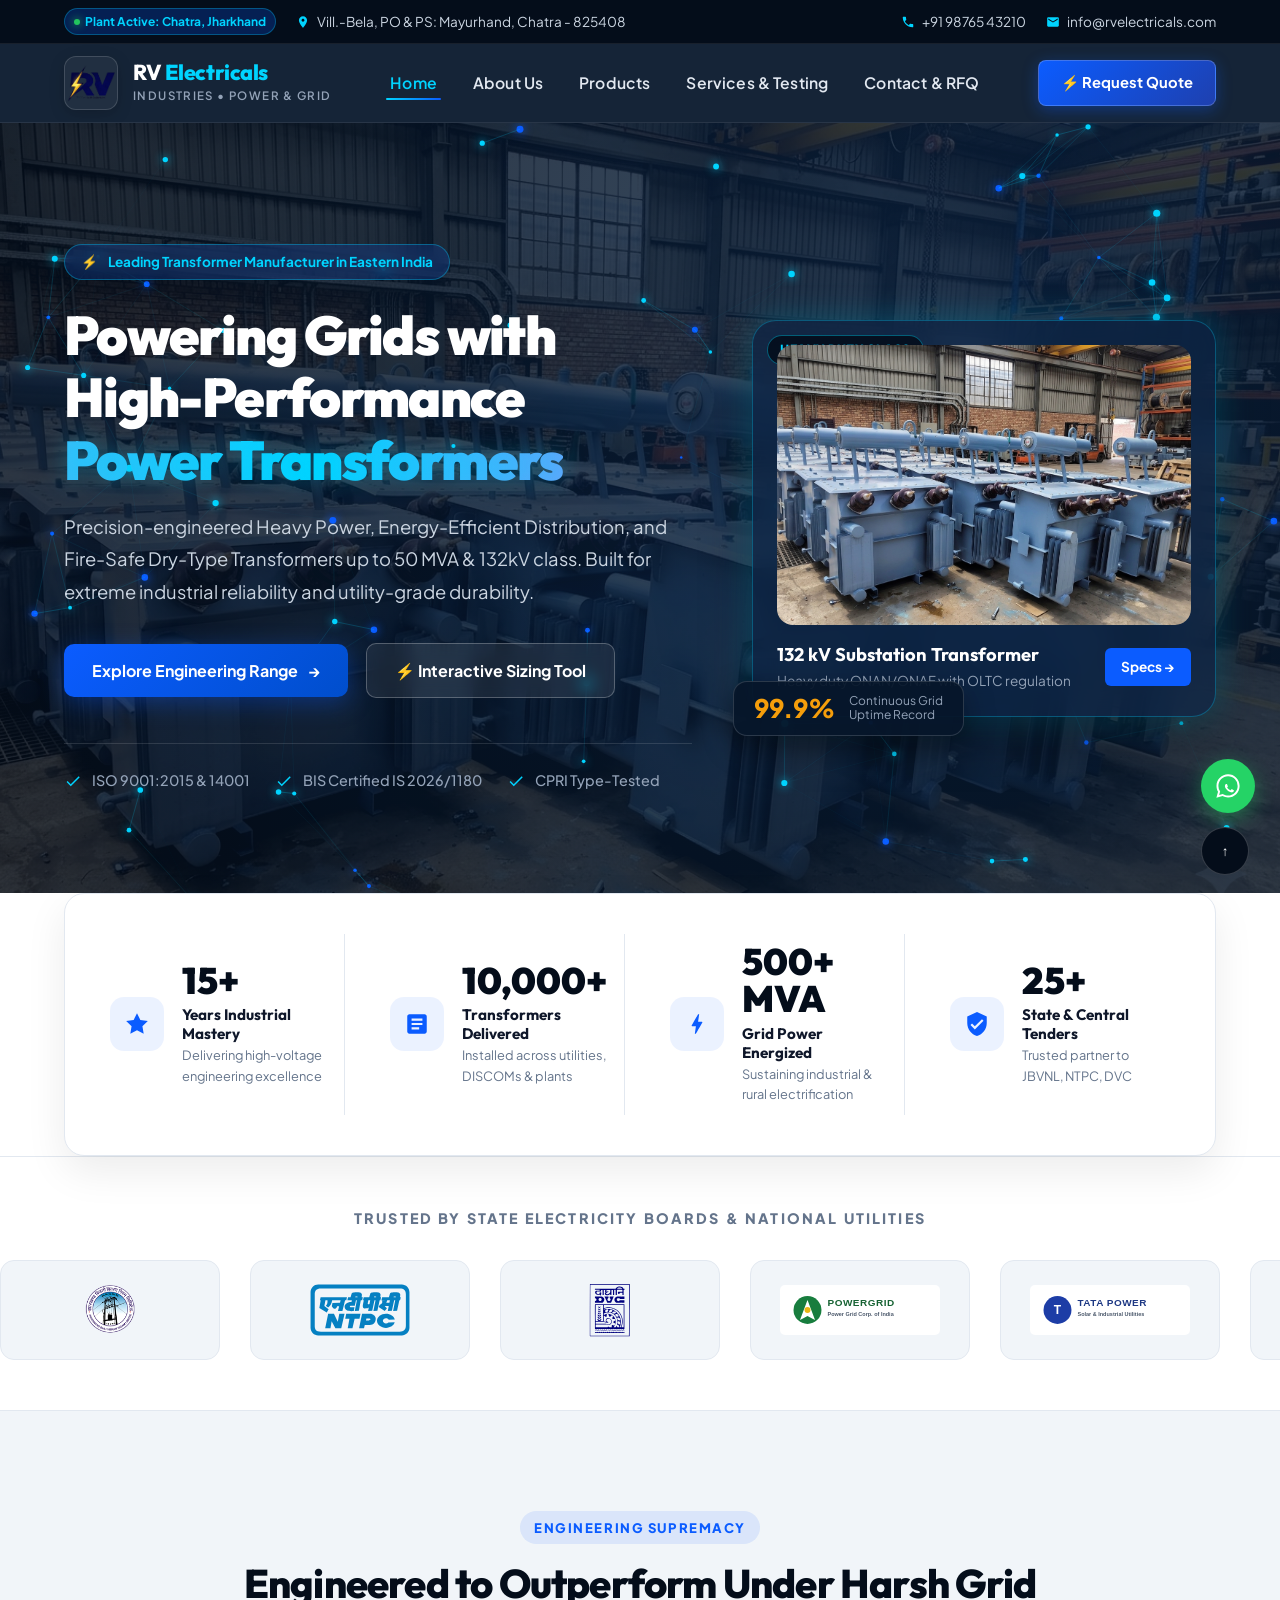
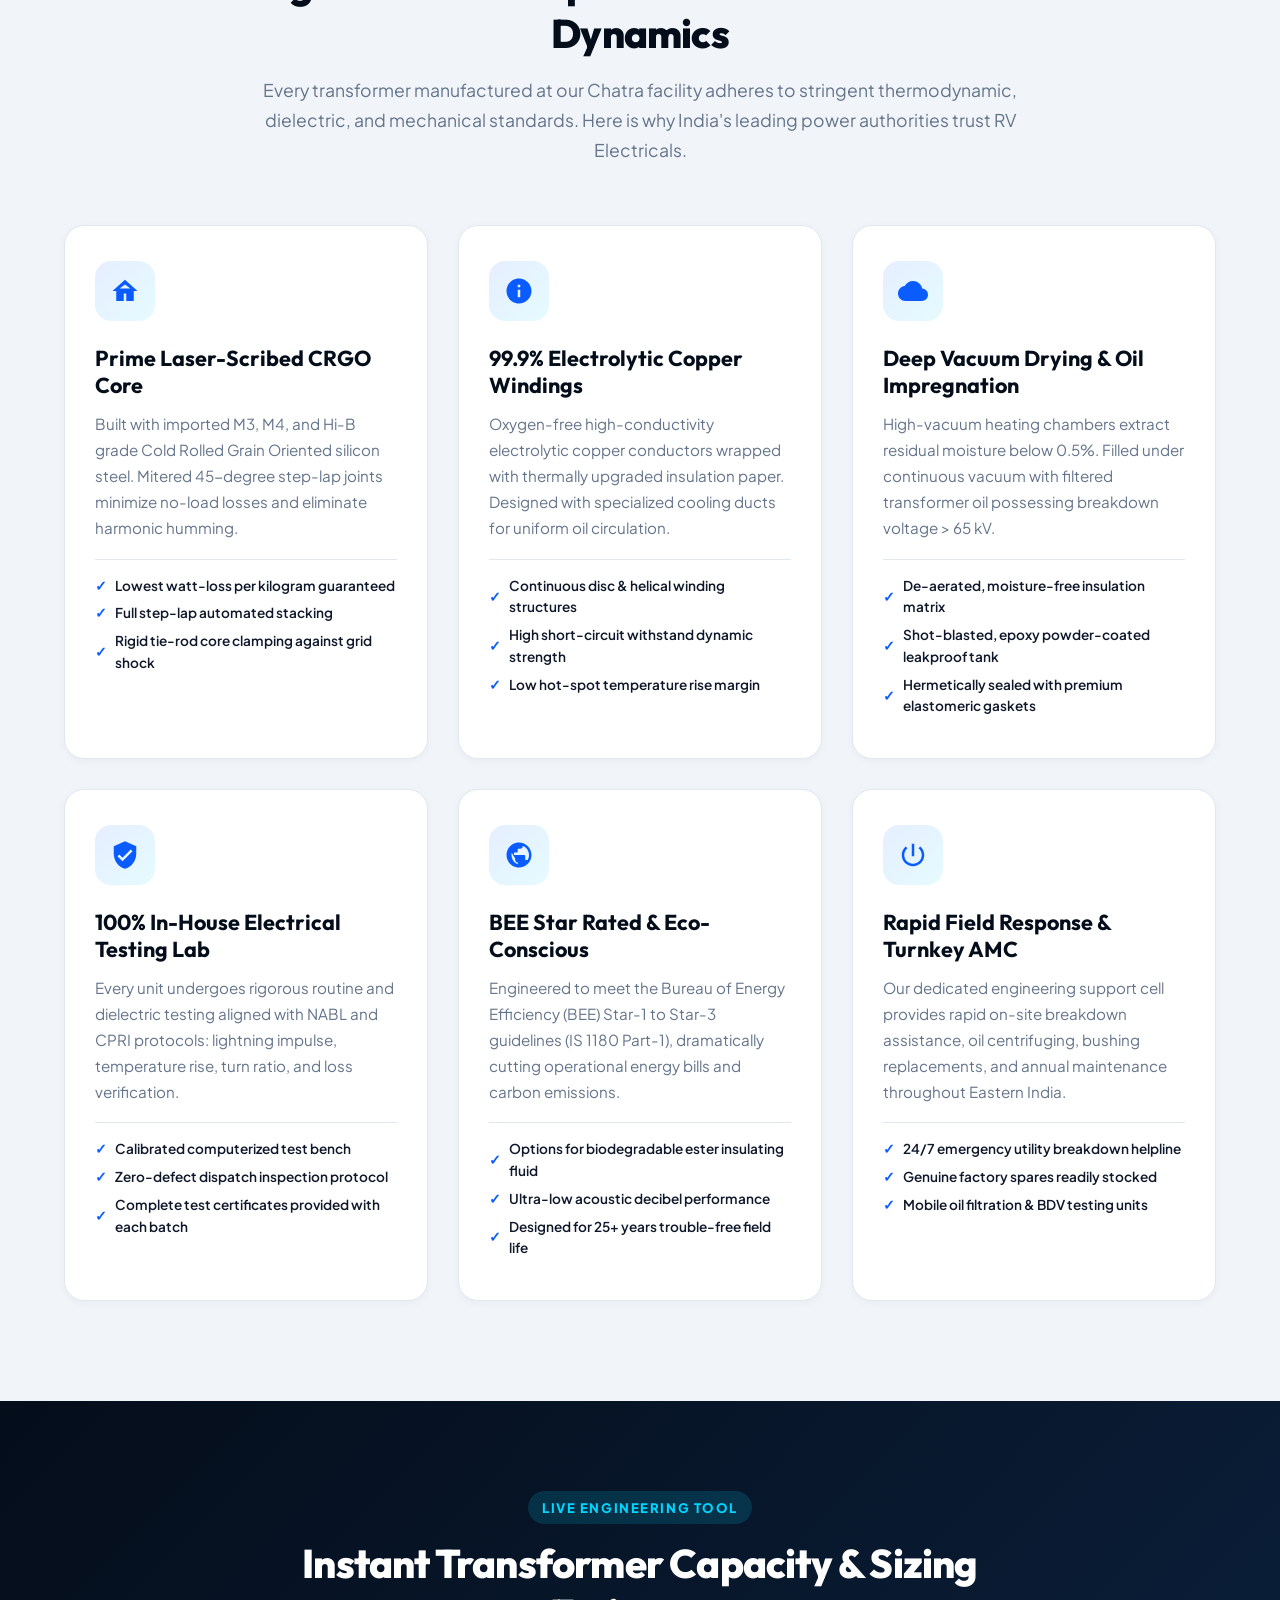
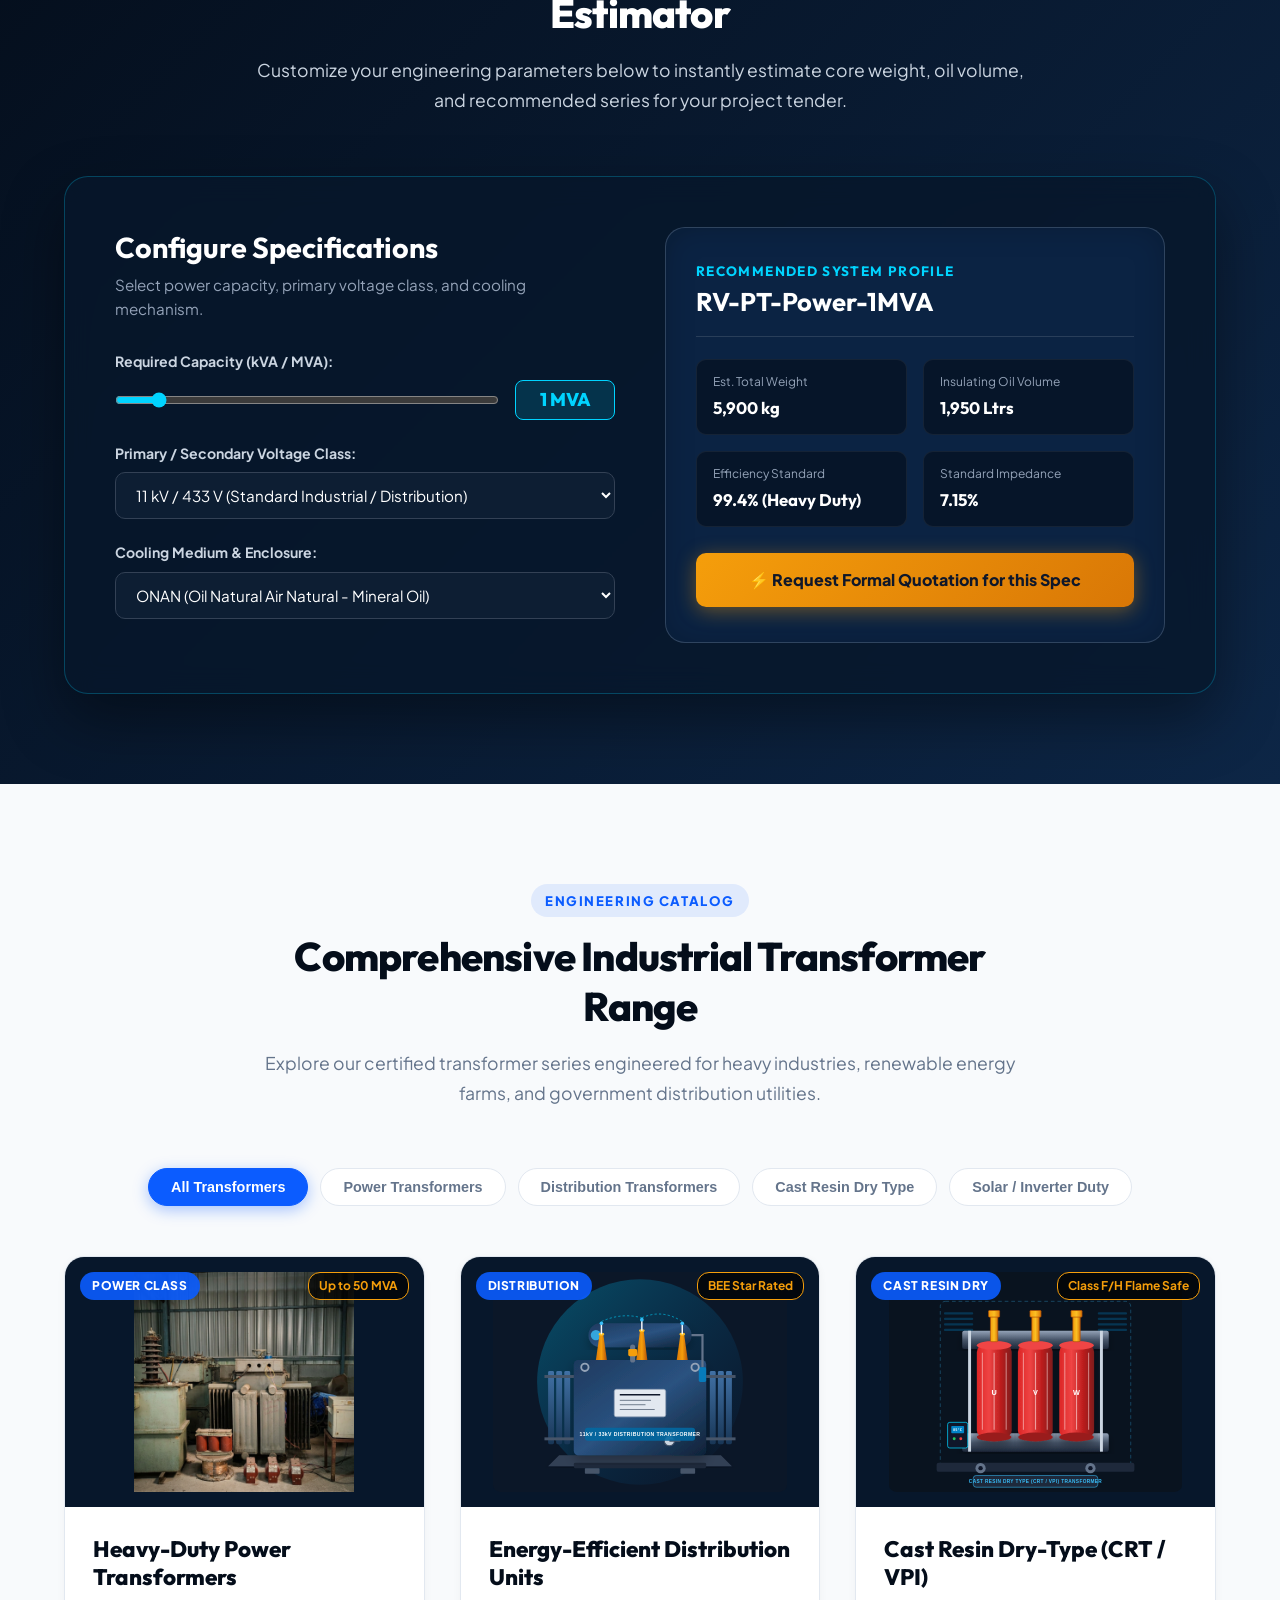
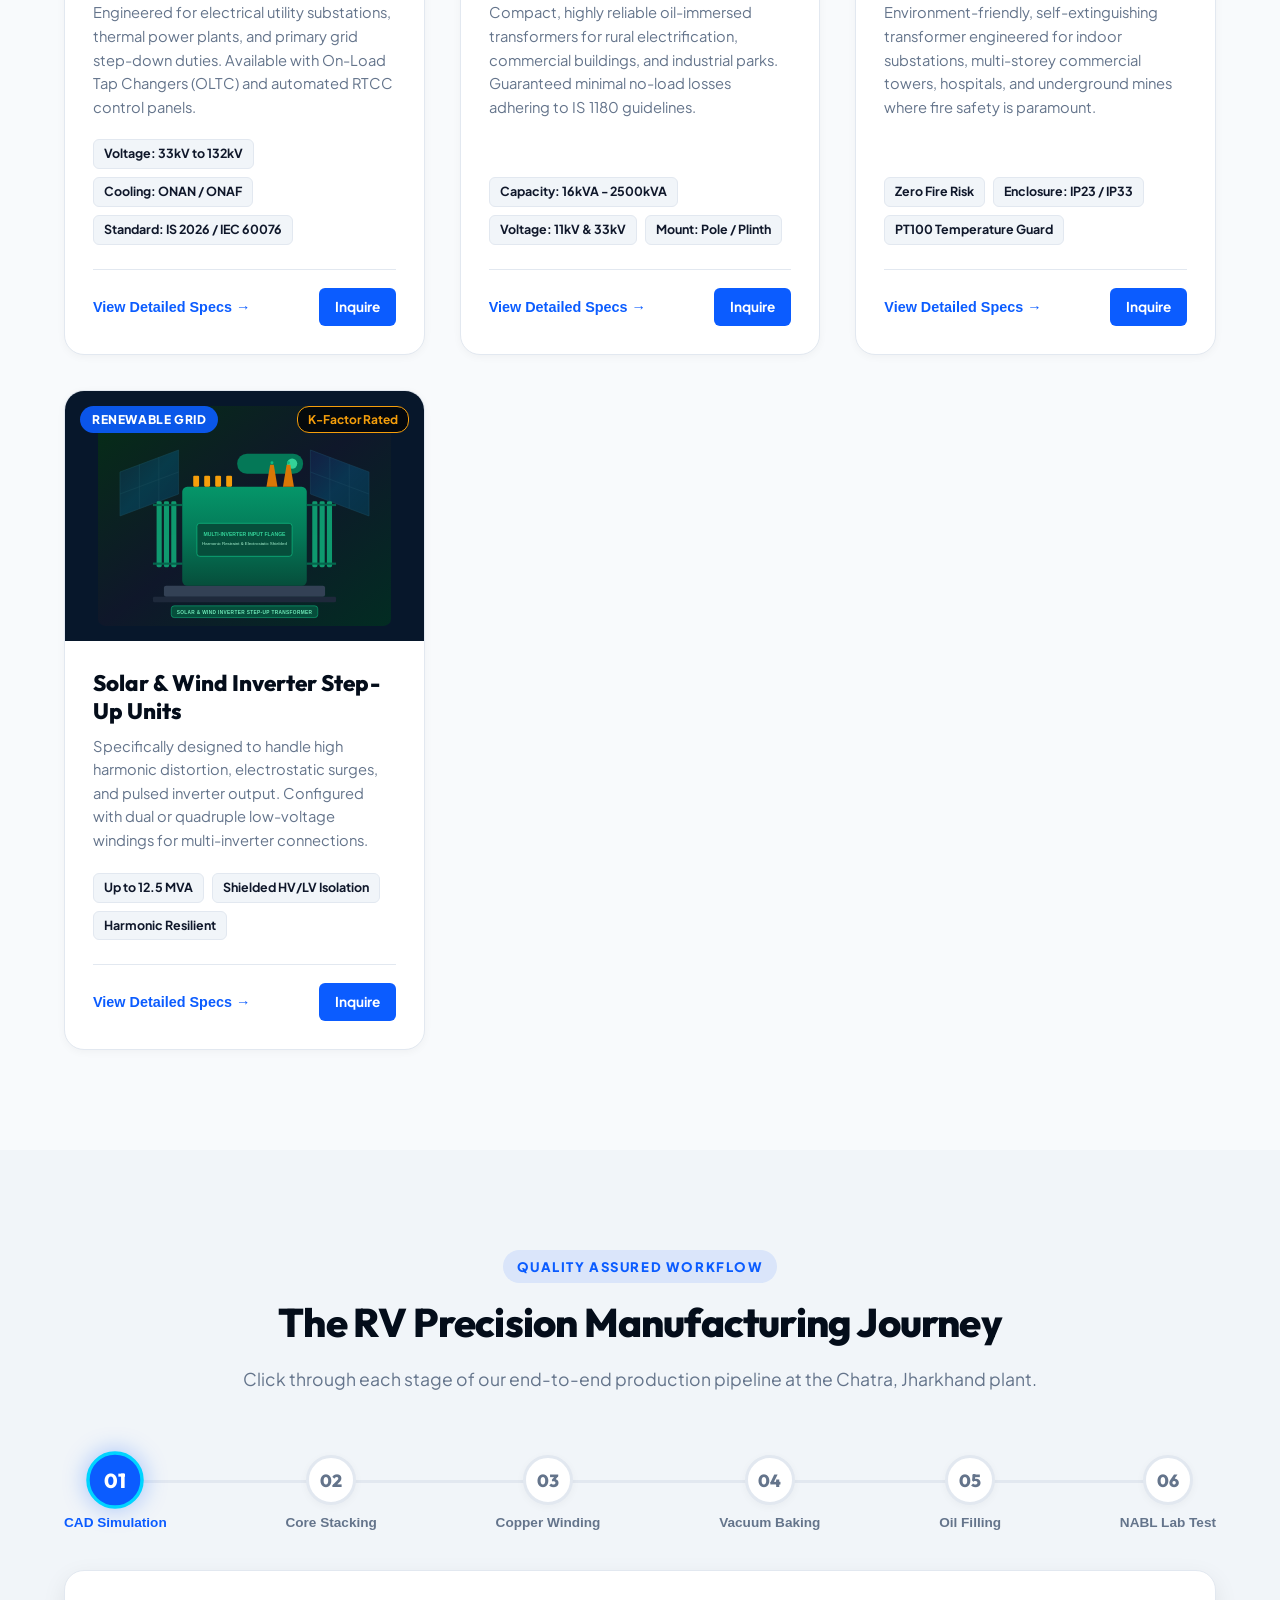
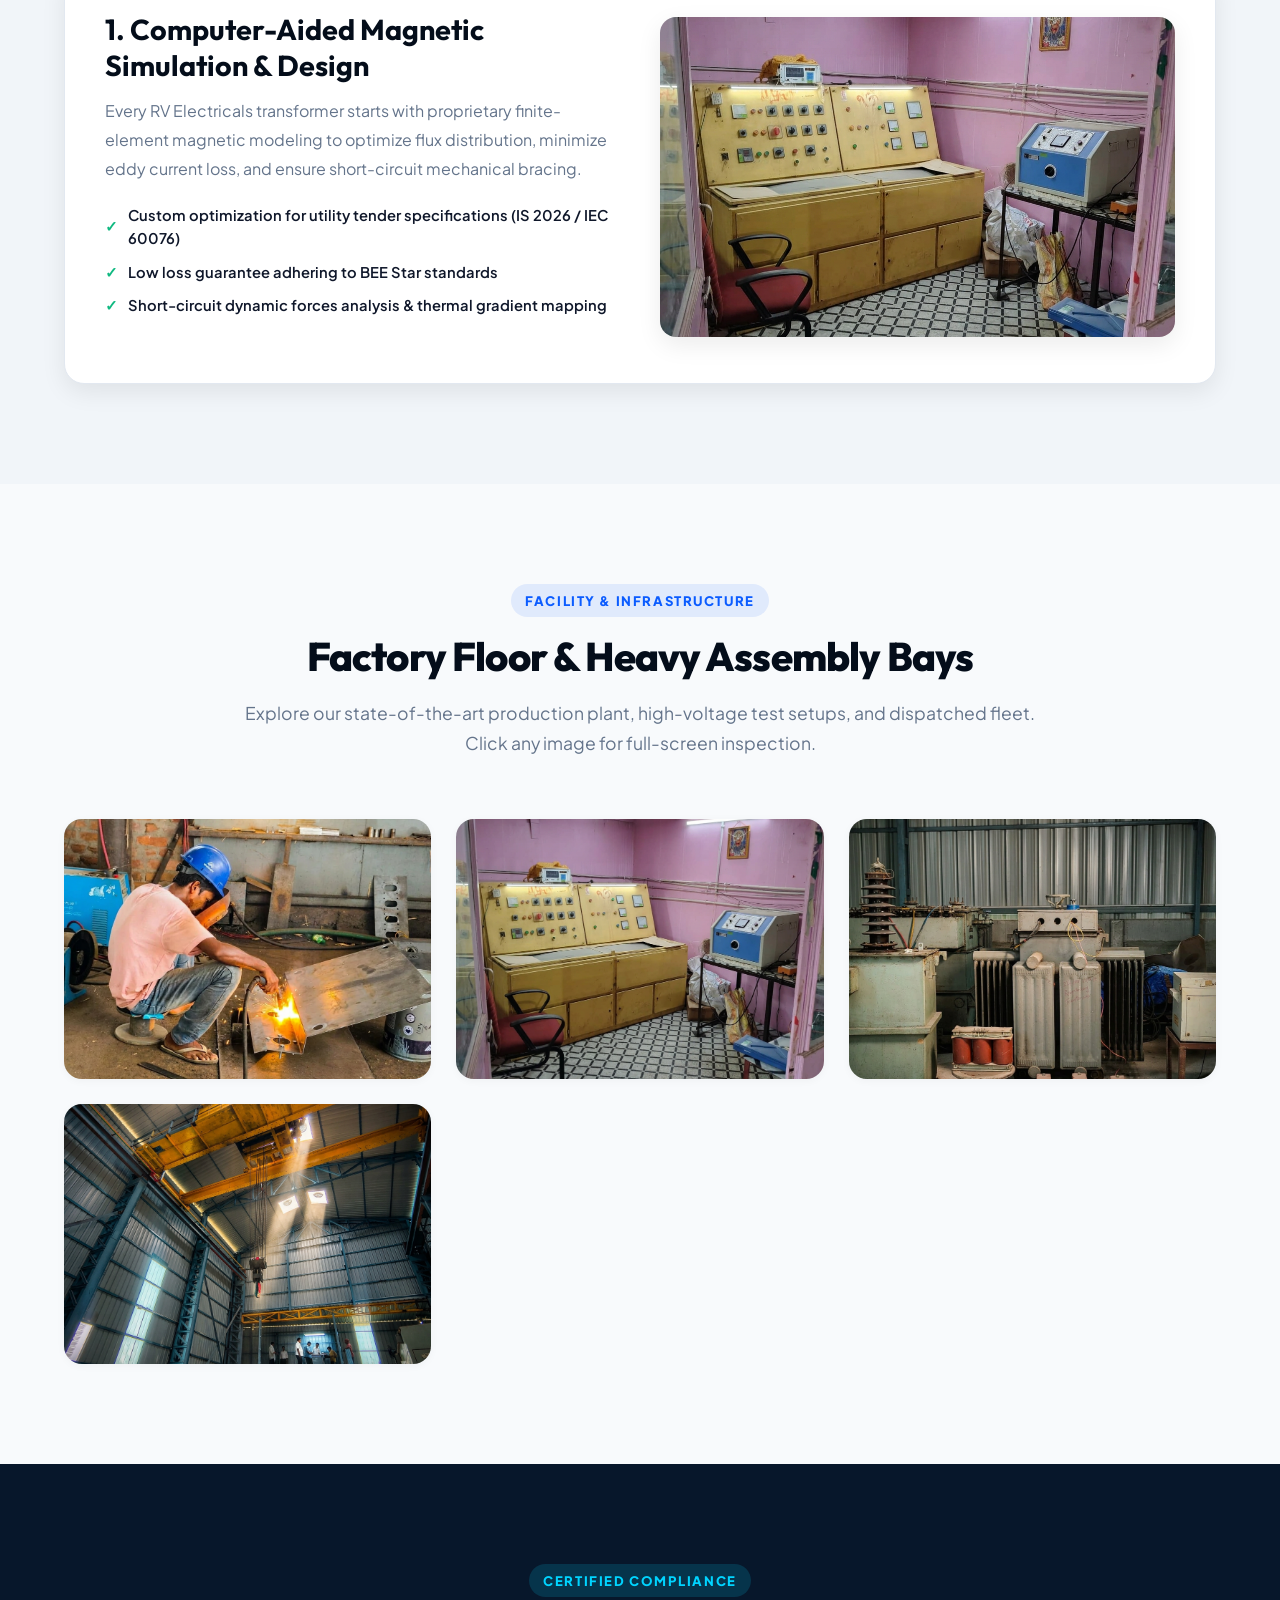
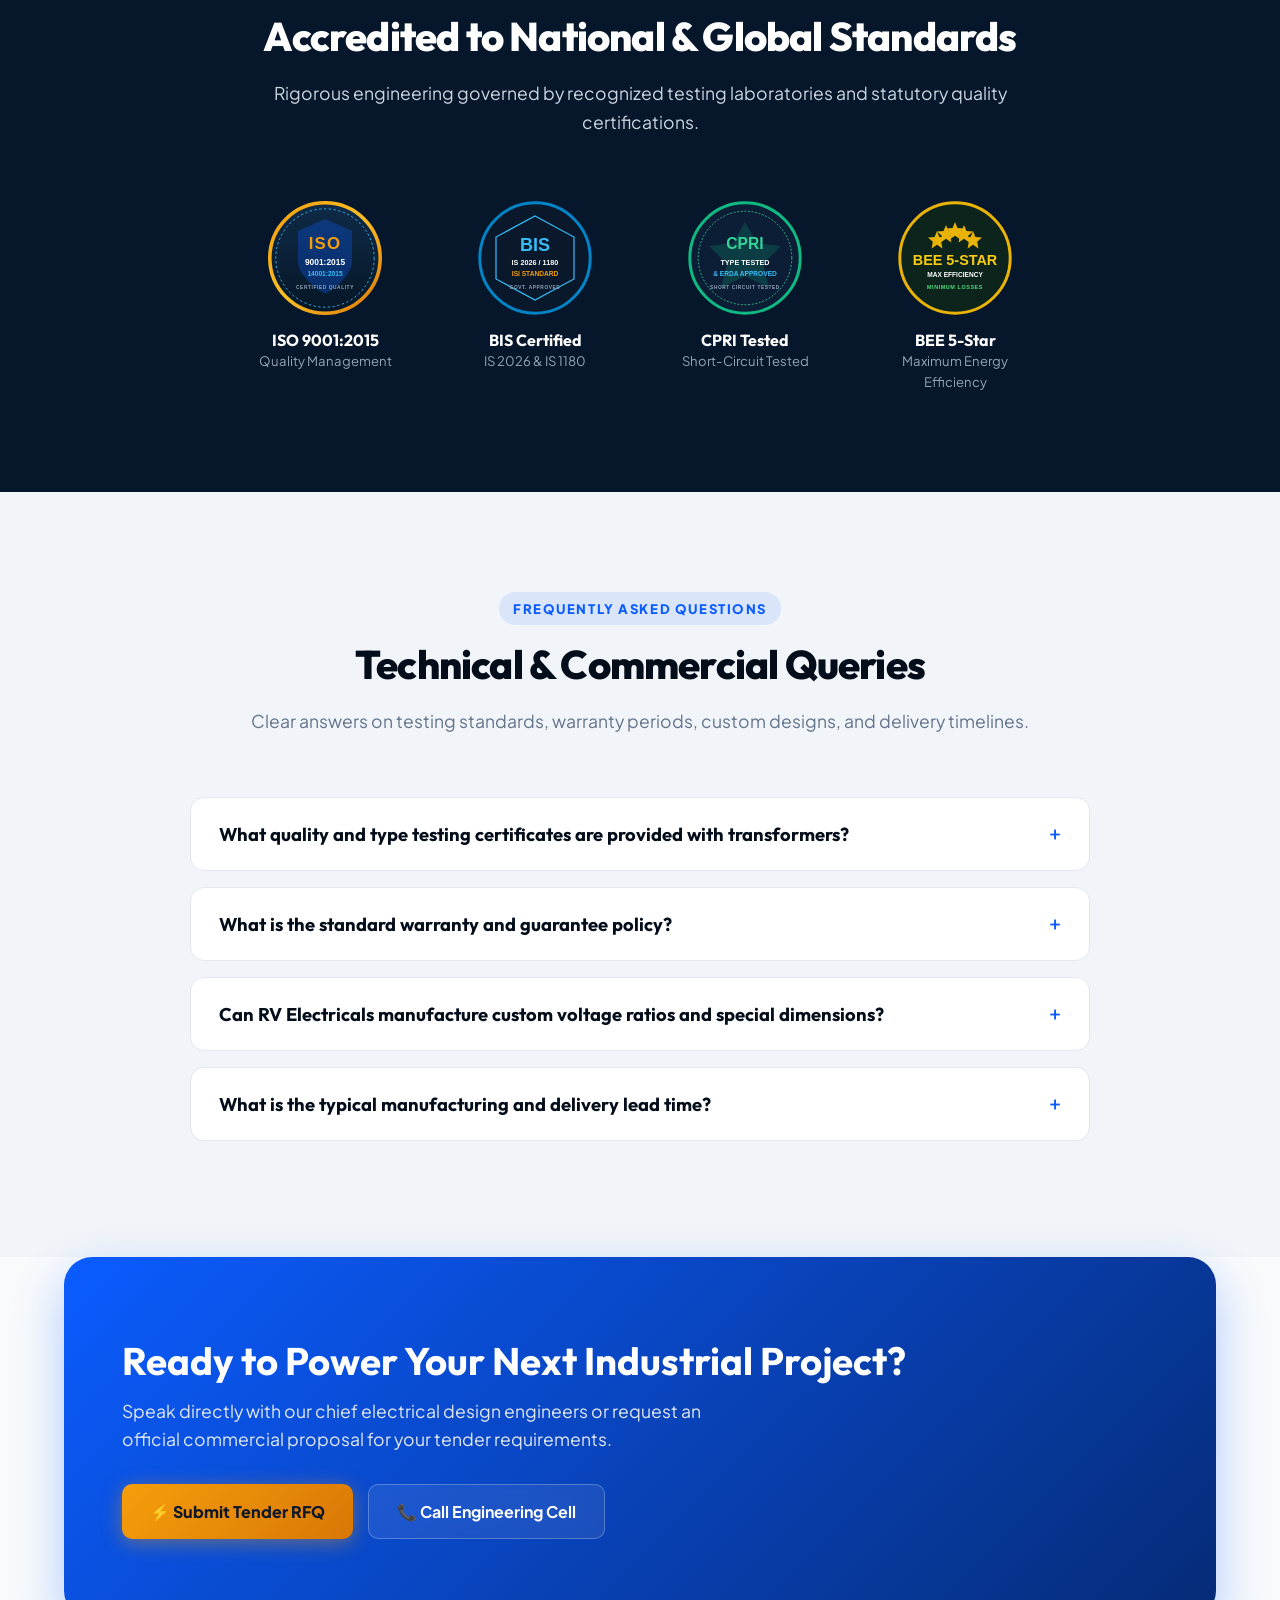
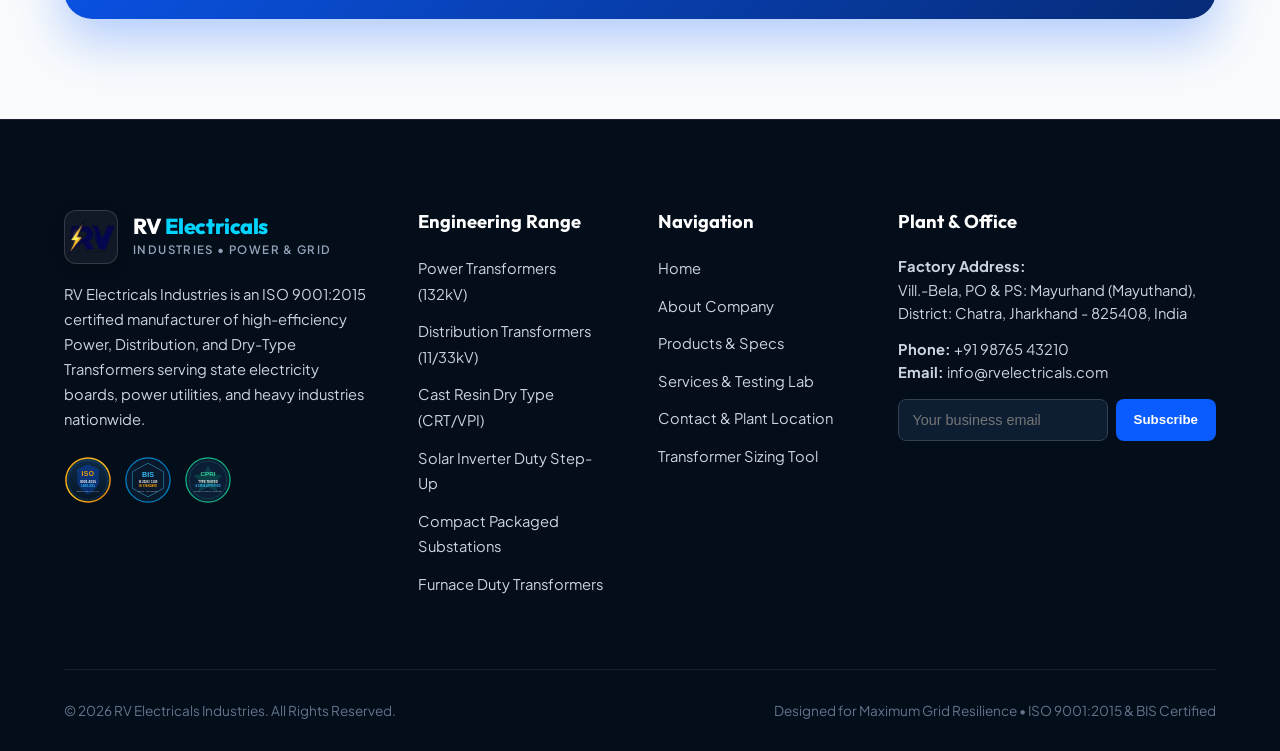
==== index.html @ 904dd124 "phirst" ====
<!DOCTYPE html>
<html lang="en">
<head>
  <meta charset="UTF-8">
  <meta name="viewport" content="width=device-width, initial-scale=1.0">
  <title>RV Electricals Industries | Heavy-Duty Transformers &amp; Power Grid Equipment</title>
  <meta name="description" content="RV Electricals Industries is a premier manufacturer of Power, Distribution, and Dry-Type Transformers up to 50 MVA and 132kV. ISO 9001:2015 and BIS Certified.">
  
  <link rel="stylesheet" href="css/styles.css">
  <script src="js/script.js" defer></script>
</head>
<body>

  <!-- Scroll Progress Indicator -->
  <div id="scroll-progress"></div>

  <!-- Top Announcement Bar -->
  <div class="top-bar">
    <div class="top-bar-inner">
      <div class="top-bar-left">
        <span class="top-bar-badge"><span class="live-pulse"></span> Plant Active: Chatra, Jharkhand</span>
        <span class="top-bar-item">
          <svg viewBox="0 0 24 24"><path d="M12 2C8.13 2 5 5.13 5 9c0 5.25 7 13 7 13s7-7.75 7-13c0-3.87-3.13-7-7-7zm0 9.5c-1.38 0-2.5-1.12-2.5-2.5s1.12-2.5 2.5-2.5 2.5 1.12 2.5 2.5-1.12 2.5-2.5 2.5z"/></svg>
          Vill.-Bela, PO &amp; PS: Mayurhand, Chatra - 825408
        </span>
      </div>
      <div class="top-bar-right">
        <a href="tel:+919876543210" class="top-bar-item">
          <svg viewBox="0 0 24 24"><path d="M6.62 10.79c1.44 2.83 3.76 5.14 6.59 6.59l2.2-2.2c.27-.27.67-.36 1.02-.24 1.12.37 2.33.57 3.57.57.55 0 1 .45 1 1V20c0 .55-.45 1-1 1-9.39 0-17-7.61-17-17 0-.55.45-1 1-1h3.5c.55 0 1 .45 1 1 0 1.25.2 2.45.57 3.57.11.35.03.74-.25 1.02l-2.2 2.2z"/></svg>
          +91 98765 43210
        </a>
        <a href="mailto:info@rvelectricals.com" class="top-bar-item">
          <svg viewBox="0 0 24 24"><path d="M20 4H4c-1.1 0-1.99.9-1.99 2L2 18c0 1.1.9 2 2 2h16c1.1 0 2-.9 2-2V6c0-1.1-.9-2-2-2zm0 4l-8 5-8-5V6l8 5 8-5v2z"/></svg>
          info@rvelectricals.com
        </a>
      </div>
    </div>
  </div>

  <!-- Sticky Glassmorphism Header -->
  <nav>
    <div class="nav-container">
      <a href="index.html" class="logo-section">
        <div class="logo-wrapper">
          <img src="Images/Firefly.png" alt="RV Electricals Logo" class="logo">
        </div>
        <div class="logo-text-block">
          <span class="brand-title">RV <span>Electricals</span></span>
          <span class="brand-subtitle">Industries • Power &amp; Grid</span>
        </div>
      </a>

      <button class="menu-toggle" aria-label="Toggle Navigation">☰</button>

      <ul class="nav-links" id="navLinks">
        <li><a href="index.html" class="active">Home</a></li>
        <li><a href="about.html">About Us</a></li>
        <li><a href="products.html">Products</a></li>
        <li><a href="services.html">Services &amp; Testing</a></li>
        <li><a href="contact.html">Contact &amp; RFQ</a></li>
      </ul>

      <div class="nav-actions">
        <a href="contact.html#quote-form" class="btn-nav-quote">
          <span>⚡ Request Quote</span>
        </a>
      </div>
    </div>
  </nav>

  <!-- Hero Section with Interactive Electric Canvas -->
  <header class="hero">
    <div class="hero-bg-overlay"></div>
    <canvas id="electric-canvas"></canvas>

    <div class="hero-content">
      <div class="hero-text">
        <div class="hero-badge-pill">
          <span class="icon">⚡</span>
          <span>Leading Transformer Manufacturer in Eastern India</span>
        </div>

        <h1>Powering Grids with High-Performance <span class="highlight-text">Power Transformers</span></h1>

        <p class="hero-desc">
          Precision-engineered Heavy Power, Energy-Efficient Distribution, and Fire-Safe Dry-Type Transformers up to 50 MVA &amp; 132kV class. Built for extreme industrial reliability and utility-grade durability.
        </p>

        <div class="hero-actions">
          <a href="products.html" class="btn btn-primary">
            <span>Explore Engineering Range</span>
            <span>→</span>
          </a>
          <a href="#calculator" class="btn btn-secondary">
            <span>⚡ Interactive Sizing Tool</span>
          </a>
        </div>

        <div class="hero-credentials">
          <div class="credential-item">
            <svg viewBox="0 0 24 24"><path d="M9 16.17L4.83 12l-1.42 1.41L9 19 21 7l-1.41-1.41z"/></svg>
            <span>ISO 9001:2015 &amp; 14001</span>
          </div>
          <div class="credential-item">
            <svg viewBox="0 0 24 24"><path d="M9 16.17L4.83 12l-1.42 1.41L9 19 21 7l-1.41-1.41z"/></svg>
            <span>BIS Certified IS 2026/1180</span>
          </div>
          <div class="credential-item">
            <svg viewBox="0 0 24 24"><path d="M9 16.17L4.83 12l-1.42 1.41L9 19 21 7l-1.41-1.41z"/></svg>
            <span>CPRI Type-Tested</span>
          </div>
        </div>
      </div>

      <!-- Hero Visual Card -->
      <div class="hero-visual">
        <div class="hero-card-container">
          <div class="hero-card-tag">Heavy Duty Class</div>
          <div class="hero-card-image">
            <img src="Images/Gemini_Generated_Image_.png" alt="RV Power Transformer Unit">
          </div>
          <div class="hero-card-footer">
            <div class="hero-card-info">
              <h4>132 kV Substation Transformer</h4>
              <p>Heavy duty ONAN/ONAF with OLTC regulation</p>
            </div>
            <a href="products.html" class="btn-sm-quote">Specs →</a>
          </div>

          <div class="floating-stat-badge">
            <div class="stat-num">99.9%</div>
            <div class="stat-lbl">Continuous Grid<br>Uptime Record</div>
          </div>
        </div>
      </div>
    </div>
  </header>

  <!-- Live Stats Counter Strip -->
  <section class="stats-section">
    <div class="stats-container reveal">
      <div class="stat-box">
        <div class="stat-icon">
          <svg viewBox="0 0 24 24"><path d="M12 2l3.09 6.26L22 9.27l-5 4.87 1.18 6.88L12 17.77l-6.18 3.25L7 14.14 2 9.27l6.91-1.01L12 2z"/></svg>
        </div>
        <div class="stat-details">
          <h3><span class="counter-val" data-target="15" data-suffix="+">0</span></h3>
          <h4>Years Industrial Mastery</h4>
          <p>Delivering high-voltage engineering excellence</p>
        </div>
      </div>

      <div class="stat-box">
        <div class="stat-icon">
          <svg viewBox="0 0 24 24"><path d="M19 3H5c-1.1 0-2 .9-2 2v14c0 1.1.9 2 2 2h14c1.1 0 2-.9 2-2V5c0-1.1-.9-2-2-2zm-5 14H7v-2h7v2zm3-4H7v-2h10v2zm0-4H7V7h10v2z"/></svg>
        </div>
        <div class="stat-details">
          <h3><span class="counter-val" data-target="10000" data-suffix="+">0</span></h3>
          <h4>Transformers Delivered</h4>
          <p>Installed across utilities, DISCOMs &amp; plants</p>
        </div>
      </div>

      <div class="stat-box">
        <div class="stat-icon">
          <svg viewBox="0 0 24 24"><path d="M11 21h-1l1-7H7.5c-.58 0-.57-.32-.38-.66.19-.34.05-.08.07-.12C8.48 10.94 10.42 7.54 13 3h1l-1 7h3.5c.49 0 .56.33.47.51l-.07.15C12.96 17.58 11 21 11 21z"/></svg>
        </div>
        <div class="stat-details">
          <h3><span class="counter-val" data-target="500" data-suffix="+ MVA">0</span></h3>
          <h4>Grid Power Energized</h4>
          <p>Sustaining industrial &amp; rural electrification</p>
        </div>
      </div>

      <div class="stat-box">
        <div class="stat-icon">
          <svg viewBox="0 0 24 24"><path d="M12 1L3 5v6c0 5.55 3.84 10.74 9 12 5.16-1.26 9-6.45 9-12V5l-9-4zm-2 16l-4-4 1.41-1.41L10 14.17l6.59-6.59L18 9l-8 8z"/></svg>
        </div>
        <div class="stat-details">
          <h3><span class="counter-val" data-target="25" data-suffix="+">0</span></h3>
          <h4>State &amp; Central Tenders</h4>
          <p>Trusted partner to JBVNL, NTPC, DVC</p>
        </div>
      </div>
    </div>
  </section>

  <!-- Prestigious Client & Tender Marquee -->
  <section class="marquee-section">
    <div class="marquee-title">Trusted by State Electricity Boards &amp; National Utilities</div>
    <div class="marquee-container">
      <div class="marquee-track">
        <div class="client-logo-card">
          <img src="Images/JBVNL_logo.png" alt="Jharkhand Bijli Vitran Nigam Ltd">
        </div>
        <div class="client-logo-card">
          <img src="Images/National_Thermal_Power_logo.svg" alt="NTPC Limited">
        </div>
        <div class="client-logo-card">
          <img src="Images/Damodar_Valley_Corporation_Logo.svg" alt="Damodar Valley Corporation">
        </div>
        <div class="client-logo-card">
          <img src="Images/powergrid-logo.svg" alt="PowerGrid Corporation">
        </div>
        <div class="client-logo-card">
          <img src="Images/tatapower-logo.svg" alt="Tata Power">
        </div>
        <!-- Duplicated for seamless infinite marquee loop -->
        <div class="client-logo-card">
          <img src="Images/JBVNL_logo.png" alt="Jharkhand Bijli Vitran Nigam Ltd">
        </div>
        <div class="client-logo-card">
          <img src="Images/National_Thermal_Power_logo.svg" alt="NTPC Limited">
        </div>
        <div class="client-logo-card">
          <img src="Images/Damodar_Valley_Corporation_Logo.svg" alt="Damodar Valley Corporation">
        </div>
        <div class="client-logo-card">
          <img src="Images/powergrid-logo.svg" alt="PowerGrid Corporation">
        </div>
        <div class="client-logo-card">
          <img src="Images/tatapower-logo.svg" alt="Tata Power">
        </div>
      </div>
    </div>
  </section>

  <!-- Engineering Pillars / Why RV Electricals (Bento Grid) -->
  <section class="section section-alt">
    <div class="section-header reveal">
      <span class="section-tag">Engineering Supremacy</span>
      <h2 class="section-title">Engineered to Outperform Under Harsh Grid Dynamics</h2>
      <p class="section-subtitle">
        Every transformer manufactured at our Chatra facility adheres to stringent thermodynamic, dielectric, and mechanical standards. Here is why India's leading power authorities trust RV Electricals.
      </p>
    </div>

    <div class="features-grid">
      <div class="feature-card reveal">
        <div class="feature-icon-wrapper">
          <svg viewBox="0 0 24 24"><path d="M12 3L2 12h3v8h6v-6h2v6h6v-8h3L12 3zm0 3.84L16.29 10H7.71L12 6.84z"/></svg>
        </div>
        <h3>Prime Laser-Scribed CRGO Core</h3>
        <p>Built with imported M3, M4, and Hi-B grade Cold Rolled Grain Oriented silicon steel. Mitered 45-degree step-lap joints minimize no-load losses and eliminate harmonic humming.</p>
        <ul class="feature-specs-list">
          <li>Lowest watt-loss per kilogram guaranteed</li>
          <li>Full step-lap automated stacking</li>
          <li>Rigid tie-rod core clamping against grid shock</li>
        </ul>
      </div>

      <div class="feature-card reveal">
        <div class="feature-icon-wrapper">
          <svg viewBox="0 0 24 24"><path d="M12 2C6.48 2 2 6.48 2 12s4.48 10 10 10 10-4.48 10-10S17.52 2 12 2zm1 15h-2v-6h2v6zm0-8h-2V7h2v2z"/></svg>
        </div>
        <h3>99.9% Electrolytic Copper Windings</h3>
        <p>Oxygen-free high-conductivity electrolytic copper conductors wrapped with thermally upgraded insulation paper. Designed with specialized cooling ducts for uniform oil circulation.</p>
        <ul class="feature-specs-list">
          <li>Continuous disc &amp; helical winding structures</li>
          <li>High short-circuit withstand dynamic strength</li>
          <li>Low hot-spot temperature rise margin</li>
        </ul>
      </div>

      <div class="feature-card reveal">
        <div class="feature-icon-wrapper">
          <svg viewBox="0 0 24 24"><path d="M19.35 10.04C18.67 6.59 15.64 4 12 4 9.11 4 6.6 5.64 5.35 8.04 2.34 8.36 0 10.91 0 14c0 3.31 2.69 6 6 6h13c2.76 0 5-2.24 5-5 0-2.64-2.05-4.78-4.65-4.96z"/></svg>
        </div>
        <h3>Deep Vacuum Drying &amp; Oil Impregnation</h3>
        <p>High-vacuum heating chambers extract residual moisture below 0.5%. Filled under continuous vacuum with filtered transformer oil possessing breakdown voltage &gt; 65 kV.</p>
        <ul class="feature-specs-list">
          <li>De-aerated, moisture-free insulation matrix</li>
          <li>Shot-blasted, epoxy powder-coated leakproof tank</li>
          <li>Hermetically sealed with premium elastomeric gaskets</li>
        </ul>
      </div>

      <div class="feature-card reveal">
        <div class="feature-icon-wrapper">
          <svg viewBox="0 0 24 24"><path d="M12 1L3 5v6c0 5.55 3.84 10.74 9 12 5.16-1.26 9-6.45 9-12V5l-9-4zm-2 16l-4-4 1.41-1.41L10 14.17l6.59-6.59L18 9l-8 8z"/></svg>
        </div>
        <h3>100% In-House Electrical Testing Lab</h3>
        <p>Every unit undergoes rigorous routine and dielectric testing aligned with NABL and CPRI protocols: lightning impulse, temperature rise, turn ratio, and loss verification.</p>
        <ul class="feature-specs-list">
          <li>Calibrated computerized test bench</li>
          <li>Zero-defect dispatch inspection protocol</li>
          <li>Complete test certificates provided with each batch</li>
        </ul>
      </div>

      <div class="feature-card reveal">
        <div class="feature-icon-wrapper">
          <svg viewBox="0 0 24 24"><path d="M12 2C6.48 2 2 6.48 2 12s4.48 10 10 10 10-4.48 10-10S17.52 2 12 2zm1 17.93c-3.95-.49-7-3.85-7-7.93 0-.62.08-1.21.21-1.79L9 15v1c0 1.1.9 2 2 2v1.93zm6.9-2.54c-.26-.81-1-1.39-1.9-1.39h-1v-3c0-.55-.45-1-1-1H8v-2h2c.55 0 1-.45 1-1V7h2c1.1 0 2-.9 2-2v-.41c2.93 1.19 5 4.06 5 7.41 0 2.08-.8 3.97-2.1 5.39z"/></svg>
        </div>
        <h3>BEE Star Rated &amp; Eco-Conscious</h3>
        <p>Engineered to meet the Bureau of Energy Efficiency (BEE) Star-1 to Star-3 guidelines (IS 1180 Part-1), dramatically cutting operational energy bills and carbon emissions.</p>
        <ul class="feature-specs-list">
          <li>Options for biodegradable ester insulating fluid</li>
          <li>Ultra-low acoustic decibel performance</li>
          <li>Designed for 25+ years trouble-free field life</li>
        </ul>
      </div>

      <div class="feature-card reveal">
        <div class="feature-icon-wrapper">
          <svg viewBox="0 0 24 24"><path d="M13 3h-2v10h2V3zm4.83 2.17l-1.42 1.42C17.99 7.86 19 9.81 19 12c0 3.87-3.13 7-7 7s-7-3.13-7-7c0-2.19 1.01-4.14 2.58-5.42L6.17 5.17C4.23 6.82 3 9.26 3 12c0 4.97 4.03 9 9 9s9-4.03 9-9c0-2.74-1.23-5.18-3.17-6.83z"/></svg>
        </div>
        <h3>Rapid Field Response &amp; Turnkey AMC</h3>
        <p>Our dedicated engineering support cell provides rapid on-site breakdown assistance, oil centrifuging, bushing replacements, and annual maintenance throughout Eastern India.</p>
        <ul class="feature-specs-list">
          <li>24/7 emergency utility breakdown helpline</li>
          <li>Genuine factory spares readily stocked</li>
          <li>Mobile oil filtration &amp; BDV testing units</li>
        </ul>
      </div>
    </div>
  </section>

  <!-- Interactive Transformer Sizing Calculator -->
  <section class="calc-section" id="calculator">
    <div class="section-header reveal">
      <span class="section-tag" style="color: var(--secondary); background: rgba(0,212,255,0.15);">Live Engineering Tool</span>
      <h2 class="section-title" style="color: #ffffff;">Instant Transformer Capacity &amp; Sizing Estimator</h2>
      <p class="section-subtitle" style="color: #cbd5e1;">
        Customize your engineering parameters below to instantly estimate core weight, oil volume, and recommended series for your project tender.
      </p>
    </div>

    <div class="calc-container reveal">
      <div class="calc-form">
        <h3>Configure Specifications</h3>
        <p>Select power capacity, primary voltage class, and cooling mechanism.</p>

        <div class="calc-group">
          <label>Required Capacity (kVA / MVA):</label>
          <div class="calc-range-wrapper">
            <input type="range" id="calc-capacity" class="calc-range" min="25" max="10000" step="25" value="1000">
            <div id="calc-capacity-val" class="calc-value-badge">1000 kVA</div>
          </div>
        </div>

        <div class="calc-group">
          <label>Primary / Secondary Voltage Class:</label>
          <select id="calc-voltage" class="calc-select">
            <option value="11kV / 433V">11 kV / 433 V (Standard Industrial / Distribution)</option>
            <option value="33kV / 433V">33 kV / 433 V (Medium Industry Step-Down)</option>
            <option value="33kV / 11kV">33 kV / 11 kV (Substation Primary Step-Down)</option>
            <option value="132kV / 33kV">132 kV / 33 kV (Grid Step-Down Power Class)</option>
          </select>
        </div>

        <div class="calc-group">
          <label>Cooling Medium &amp; Enclosure:</label>
          <select id="calc-cooling" class="calc-select">
            <option value="ONAN">ONAN (Oil Natural Air Natural - Mineral Oil)</option>
            <option value="ONAF">ONAF (Oil Natural Air Forced - High Load)</option>
            <option value="AN">AN (Air Natural - Dry Type Cast Resin CRT)</option>
          </select>
        </div>
      </div>

      <div class="calc-output-card">
        <div class="calc-output-header">
          <h4>Recommended System Profile</h4>
          <h2 id="out-model">RV-DT-1000</h2>
        </div>

        <div class="calc-specs-grid">
          <div class="calc-spec-item">
            <span class="calc-spec-label">Est. Total Weight</span>
            <span class="calc-spec-value" id="out-weight">4,450 kg</span>
          </div>
          <div class="calc-spec-item">
            <span class="calc-spec-label">Insulating Oil Volume</span>
            <span class="calc-spec-value" id="out-oil">1,435 Ltrs</span>
          </div>
          <div class="calc-spec-item">
            <span class="calc-spec-label">Efficiency Standard</span>
            <span class="calc-spec-value" id="out-efficiency">98.8% (BEE Level-2)</span>
          </div>
          <div class="calc-spec-item">
            <span class="calc-spec-label">Standard Impedance</span>
            <span class="calc-spec-value" id="out-impedance">4.5%</span>
          </div>
        </div>

        <a id="calc-quote-btn" href="contact.html?kva=1000&voltage=11kV%20%2F%20433V&cooling=ONAN#quote-form" class="btn btn-accent" style="width: 100%; justify-content: center;">
          <span>⚡ Request Formal Quotation for this Spec</span>
        </a>
      </div>
    </div>
  </section>

  <!-- Featured Product Showcase with Category Filter -->
  <section class="section" id="products">
    <div class="section-header reveal">
      <span class="section-tag">Engineering Catalog</span>
      <h2 class="section-title">Comprehensive Industrial Transformer Range</h2>
      <p class="section-subtitle">
        Explore our certified transformer series engineered for heavy industries, renewable energy farms, and government distribution utilities.
      </p>
    </div>

    <!-- Filter Buttons -->
    <div class="product-filter-bar reveal">
      <button class="filter-btn active" data-filter="all">All Transformers</button>
      <button class="filter-btn" data-filter="power">Power Transformers</button>
      <button class="filter-btn" data-filter="distribution">Distribution Transformers</button>
      <button class="filter-btn" data-filter="drytype">Cast Resin Dry Type</button>
      <button class="filter-btn" data-filter="solar">Solar / Inverter Duty</button>
    </div>

    <div class="products-grid">
      <!-- Product 1: Power Transformers -->
      <div class="product-card reveal" data-category="power">
        <div class="product-thumb">
          <span class="product-category-badge">Power Class</span>
          <img src="Images/Firefly_Gemini Flash_Just enhance and improve the lightings 439904.png" alt="RV Power Transformer">
          <span class="product-star-rating">Up to 50 MVA</span>
        </div>
        <div class="product-body">
          <h3>Heavy-Duty Power Transformers</h3>
          <p>Engineered for electrical utility substations, thermal power plants, and primary grid step-down duties. Available with On-Load Tap Changers (OLTC) and automated RTCC control panels.</p>
          <div class="product-specs-pills">
            <span class="spec-pill">Voltage: 33kV to 132kV</span>
            <span class="spec-pill">Cooling: ONAN / ONAF</span>
            <span class="spec-pill">Standard: IS 2026 / IEC 60076</span>
          </div>
          <div class="product-footer">
            <button class="btn-details" onclick="openSpecsModal('power')">View Detailed Specs →</button>
            <a href="contact.html?model=Power-Transformer#quote-form" class="btn-sm-quote">Inquire</a>
          </div>
        </div>
      </div>

      <!-- Product 2: Distribution Transformers -->
      <div class="product-card reveal" data-category="distribution">
        <div class="product-thumb">
          <span class="product-category-badge">Distribution</span>
          <img src="Images/distribution-transformer.svg" alt="RV Distribution Transformer">
          <span class="product-star-rating">BEE Star Rated</span>
        </div>
        <div class="product-body">
          <h3>Energy-Efficient Distribution Units</h3>
          <p>Compact, highly reliable oil-immersed transformers for rural electrification, commercial buildings, and industrial parks. Guaranteed minimal no-load losses adhering to IS 1180 guidelines.</p>
          <div class="product-specs-pills">
            <span class="spec-pill">Capacity: 16kVA - 2500kVA</span>
            <span class="spec-pill">Voltage: 11kV &amp; 33kV</span>
            <span class="spec-pill">Mount: Pole / Plinth</span>
          </div>
          <div class="product-footer">
            <button class="btn-details" onclick="openSpecsModal('distribution')">View Detailed Specs →</button>
            <a href="contact.html?model=Distribution-Transformer#quote-form" class="btn-sm-quote">Inquire</a>
          </div>
        </div>
      </div>

      <!-- Product 3: Dry Type Cast Resin -->
      <div class="product-card reveal" data-category="drytype">
        <div class="product-thumb">
          <span class="product-category-badge">Cast Resin Dry</span>
          <img src="Images/dry-transformer.svg" alt="RV Cast Resin Dry Type Transformer">
          <span class="product-star-rating">Class F/H Flame Safe</span>
        </div>
        <div class="product-body">
          <h3>Cast Resin Dry-Type (CRT / VPI)</h3>
          <p>Environment-friendly, self-extinguishing transformer engineered for indoor substations, multi-storey commercial towers, hospitals, and underground mines where fire safety is paramount.</p>
          <div class="product-specs-pills">
            <span class="spec-pill">Zero Fire Risk</span>
            <span class="spec-pill">Enclosure: IP23 / IP33</span>
            <span class="spec-pill">PT100 Temperature Guard</span>
          </div>
          <div class="product-footer">
            <button class="btn-details" onclick="openSpecsModal('drytype')">View Detailed Specs →</button>
            <a href="contact.html?model=Dry-Type-Transformer#quote-form" class="btn-sm-quote">Inquire</a>
          </div>
        </div>
      </div>

      <!-- Product 4: Solar Inverter Step-Up -->
      <div class="product-card reveal" data-category="solar">
        <div class="product-thumb">
          <span class="product-category-badge">Renewable Grid</span>
          <img src="Images/solar-transformer.svg" alt="RV Solar Inverter Duty Transformer">
          <span class="product-star-rating">K-Factor Rated</span>
        </div>
        <div class="product-body">
          <h3>Solar &amp; Wind Inverter Step-Up Units</h3>
          <p>Specifically designed to handle high harmonic distortion, electrostatic surges, and pulsed inverter output. Configured with dual or quadruple low-voltage windings for multi-inverter connections.</p>
          <div class="product-specs-pills">
            <span class="spec-pill">Up to 12.5 MVA</span>
            <span class="spec-pill">Shielded HV/LV Isolation</span>
            <span class="spec-pill">Harmonic Resilient</span>
          </div>
          <div class="product-footer">
            <button class="btn-details" onclick="openSpecsModal('solar')">View Detailed Specs →</button>
            <a href="contact.html?model=Solar-Transformer#quote-form" class="btn-sm-quote">Inquire</a>
          </div>
        </div>
      </div>
    </div>
  </section>

  <!-- Interactive Manufacturing Pipeline Stepper -->
  <section class="section section-alt">
    <div class="section-header reveal">
      <span class="section-tag">Quality Assured Workflow</span>
      <h2 class="section-title">The RV Precision Manufacturing Journey</h2>
      <p class="section-subtitle">
        Click through each stage of our end-to-end production pipeline at the Chatra, Jharkhand plant.
      </p>
    </div>

    <div class="stepper-container reveal">
      <div class="stepper-nav">
        <button class="step-tab active" data-step="1">
          <div class="step-number">01</div>
          <div class="step-title">CAD Simulation</div>
        </button>
        <button class="step-tab" data-step="2">
          <div class="step-number">02</div>
          <div class="step-title">Core Stacking</div>
        </button>
        <button class="step-tab" data-step="3">
          <div class="step-number">03</div>
          <div class="step-title">Copper Winding</div>
        </button>
        <button class="step-tab" data-step="4">
          <div class="step-number">04</div>
          <div class="step-title">Vacuum Baking</div>
        </button>
        <button class="step-tab" data-step="5">
          <div class="step-number">05</div>
          <div class="step-title">Oil Filling</div>
        </button>
        <button class="step-tab" data-step="6">
          <div class="step-number">06</div>
          <div class="step-title">NABL Lab Test</div>
        </button>
      </div>

      <div class="step-content-display">
        <div class="step-info">
          <h3 id="step-title">1. Computer-Aided Magnetic Simulation &amp; Design</h3>
          <p id="step-desc">
            Every RV Electricals transformer starts with proprietary finite-element magnetic modeling to optimize flux distribution, minimize eddy current loss, and ensure short-circuit mechanical bracing.
          </p>
          <ul class="step-checklist" id="step-checklist">
            <li>Custom optimization for utility tender specifications (IS 2026 / IEC 60076)</li>
            <li>Low loss guarantee adhering to BEE Star standards</li>
            <li>Short-circuit dynamic forces analysis &amp; thermal gradient mapping</li>
          </ul>
        </div>
        <div class="step-media">
          <img id="step-img" src="Images/Firefly_Gemini Flash_Just enhance and improve the lightings  620060.png" alt="Transformer Engineering Process">
        </div>
      </div>
    </div>
  </section>

  <!-- Factory Highlights & Gallery (Click-to-Zoom Lightbox) -->
  <section class="section">
    <div class="section-header reveal">
      <span class="section-tag">Facility &amp; Infrastructure</span>
      <h2 class="section-title">Factory Floor &amp; Heavy Assembly Bays</h2>
      <p class="section-subtitle">
        Explore our state-of-the-art production plant, high-voltage test setups, and dispatched fleet. Click any image for full-screen inspection.
      </p>
    </div>

    <div class="gallery-grid">
      <div class="gallery-item reveal" data-caption="Engineers inspecting heavy transformer core alignment">
        <img src="Images/Firefly_Gemini Flash_Make the subject wear a workers helmat and make it look aesthatically pleasing and do 90507.png" alt="Core Assembly Inspection">
        <div class="gallery-overlay">
          <h4>Core Assembly Bay</h4>
          <p>Click to Zoom 🔍</p>
        </div>
      </div>

      <div class="gallery-item reveal" data-caption="Precision automated coil winding station">
        <img src="Images/Firefly_Gemini Flash_Just enhance and improve the lightings  620060.png" alt="Coil Winding Station">
        <div class="gallery-overlay">
          <h4>Cleanroom Copper Winding</h4>
          <p>Click to Zoom 🔍</p>
        </div>
      </div>

      <div class="gallery-item reveal" data-caption="High voltage substation unit during final testing">
        <img src="Images/Firefly_Gemini Flash_Just enhance and improve the lightings 439904.png" alt="High Voltage Substation Testing">
        <div class="gallery-overlay">
          <h4>High Voltage Lab Bench</h4>
          <p>Click to Zoom 🔍</p>
        </div>
      </div>

      <div class="gallery-item reveal" data-caption="Heavy industrial transformer ready for grid dispatch">
        <img src="Images/Firefly_Gemini Flash_Enhance the lighting and enhance the overall dynamics of the photo 61702.png" alt="Grid Dispatch Ready Unit">
        <div class="gallery-overlay">
          <h4>Dispatch &amp; Yard Testing</h4>
          <p>Click to Zoom 🔍</p>
        </div>
      </div>
    </div>
  </section>

  <!-- Quality Certifications Showcase -->
  <section class="section section-dark" style="text-align: center;">
    <div class="section-header reveal">
      <span class="section-tag">Certified Compliance</span>
      <h2 class="section-title">Accredited to National &amp; Global Standards</h2>
      <p class="section-subtitle">
        Rigorous engineering governed by recognized testing laboratories and statutory quality certifications.
      </p>
    </div>

    <div style="display: flex; justify-content: center; gap: 40px; flex-wrap: wrap; max-width: 1100px; margin: 0 auto;" class="reveal">
      <div style="width: 170px; text-align: center;">
        <img src="Images/iso-badge.svg" alt="ISO 9001:2015 Badge" style="width: 120px; height: 120px; margin: 0 auto 12px;">
        <h4 style="color: #fff; font-size: 1rem;">ISO 9001:2015</h4>
        <p style="color: #94a3b8; font-size: 0.82rem;">Quality Management</p>
      </div>

      <div style="width: 170px; text-align: center;">
        <img src="Images/bis-badge.svg" alt="BIS Certification" style="width: 120px; height: 120px; margin: 0 auto 12px;">
        <h4 style="color: #fff; font-size: 1rem;">BIS Certified</h4>
        <p style="color: #94a3b8; font-size: 0.82rem;">IS 2026 &amp; IS 1180</p>
      </div>

      <div style="width: 170px; text-align: center;">
        <img src="Images/cpri-badge.svg" alt="CPRI Type Tested" style="width: 120px; height: 120px; margin: 0 auto 12px;">
        <h4 style="color: #fff; font-size: 1rem;">CPRI Tested</h4>
        <p style="color: #94a3b8; font-size: 0.82rem;">Short-Circuit Tested</p>
      </div>

      <div style="width: 170px; text-align: center;">
        <img src="Images/bee-badge.svg" alt="BEE Star Rating" style="width: 120px; height: 120px; margin: 0 auto 12px;">
        <h4 style="color: #fff; font-size: 1rem;">BEE 5-Star</h4>
        <p style="color: #94a3b8; font-size: 0.82rem;">Maximum Energy Efficiency</p>
      </div>
    </div>
  </section>

  <!-- Technical FAQ Accordion -->
  <section class="section section-alt">
    <div class="section-header reveal">
      <span class="section-tag">Frequently Asked Questions</span>
      <h2 class="section-title">Technical &amp; Commercial Queries</h2>
      <p class="section-subtitle">
        Clear answers on testing standards, warranty periods, custom designs, and delivery timelines.
      </p>
    </div>

    <div class="faq-container reveal">
      <div class="faq-item">
        <button class="faq-question">
          <span>What quality and type testing certificates are provided with transformers?</span>
          <span class="faq-icon">+</span>
        </button>
        <div class="faq-answer">
          <div class="faq-answer-inner">
            Every transformer dispatched from RV Electricals comes with a comprehensive Routine Test Certificate covering turns ratio, vector group verification, winding resistance, no-load and load losses, and separate-source high voltage withstand test. Furthermore, our designs are type-tested for Short Circuit Withstand and Impulse Voltage at CPRI and ERDA.
          </div>
        </div>
      </div>

      <div class="faq-item">
        <button class="faq-question">
          <span>What is the standard warranty and guarantee policy?</span>
          <span class="faq-icon">+</span>
        </button>
        <div class="faq-answer">
          <div class="faq-answer-inner">
            We provide a comprehensive warranty of 24 to 60 months (depending on tender specifications and model) against manufacturing defects. Our warranty includes on-site replacement or repair support with dedicated service engineers based across Jharkhand and neighboring states.
          </div>
        </div>
      </div>

      <div class="faq-item">
        <button class="faq-question">
          <span>Can RV Electricals manufacture custom voltage ratios and special dimensions?</span>
          <span class="faq-icon">+</span>
        </button>
        <div class="faq-answer">
          <div class="faq-answer-inner">
            Yes. In addition to standard utility ratings, our CAD simulation team designs customized units for industrial furnaces, solar photovoltaic parks with multiple low-voltage inputs, unitized compact substations, and dual-ratio secondary windings tailored to specific spatial constraints.
          </div>
        </div>
      </div>

      <div class="faq-item">
        <button class="faq-question">
          <span>What is the typical manufacturing and delivery lead time?</span>
          <span class="faq-icon">+</span>
        </button>
        <div class="faq-answer">
          <div class="faq-answer-inner">
            Standard distribution transformers (16 kVA - 500 kVA) are frequently dispatched from stock or produced within 10-15 business days. Heavy power transformers (3.15 MVA to 50 MVA) are custom scheduled within 4 to 8 weeks, inclusive of client inspection and stage-wise witness testing.
          </div>
        </div>
      </div>
    </div>
  </section>

  <!-- High-Impact Call to Action Banner -->
  <section class="section" style="padding-top: 0;">
    <div class="cta-banner reveal">
      <div class="cta-banner-inner">
        <div class="cta-text">
          <h2>Ready to Power Your Next Industrial Project?</h2>
          <p>Speak directly with our chief electrical design engineers or request an official commercial proposal for your tender requirements.</p>
        </div>
        <div class="cta-actions" style="display: flex; gap: 15px; flex-wrap: wrap;">
          <a href="contact.html#quote-form" class="btn btn-accent">⚡ Submit Tender RFQ</a>
          <a href="tel:+919876543210" class="btn btn-secondary">📞 Call Engineering Cell</a>
        </div>
      </div>
    </div>
  </section>

  <!-- Technical Specs Modal -->
  <div id="specs-modal" class="specs-modal">
    <div class="specs-modal-dialog">
      <button class="specs-modal-close" onclick="closeSpecsModal()">&times;</button>
      <h2 id="specs-modal-title" style="color: var(--primary); font-size: 1.6rem; margin-bottom: 8px;">Technical Specifications</h2>
      <div id="specs-modal-body"></div>
      <div style="margin-top: 25px; display: flex; justify-content: flex-end; gap: 12px;">
        <button onclick="closeSpecsModal()" class="btn btn-secondary" style="color: var(--text-main); border-color: var(--border-light);">Close</button>
        <a href="contact.html#quote-form" class="btn btn-primary">Request Quotation for Model</a>
      </div>
    </div>
  </div>

  <!-- Lightbox Modal -->
  <div id="lightbox-modal" class="lightbox-modal">
    <div class="lightbox-content">
      <button id="lightbox-close" class="lightbox-close">&times;</button>
      <img id="lightbox-img" class="lightbox-img" src="" alt="Factory Preview">
      <div id="lightbox-caption" class="lightbox-caption"></div>
    </div>
  </div>

  <!-- Enterprise Footer -->
  <footer class="footer">
    <div class="footer-container">
      <div class="footer-col footer-brand">
        <div class="logo-section" style="margin-bottom: 12px;">
          <div class="logo-wrapper">
            <img src="Images/Firefly.png" alt="RV Logo" class="logo">
          </div>
          <div class="logo-text-block">
            <span class="brand-title">RV <span>Electricals</span></span>
            <span class="brand-subtitle">Industries • Power &amp; Grid</span>
          </div>
        </div>
        <p>
          RV Electricals Industries is an ISO 9001:2015 certified manufacturer of high-efficiency Power, Distribution, and Dry-Type Transformers serving state electricity boards, power utilities, and heavy industries nationwide.
        </p>
        <div class="footer-badges">
          <img src="Images/iso-badge.svg" alt="ISO Certified" class="footer-badge-img">
          <img src="Images/bis-badge.svg" alt="BIS Certified" class="footer-badge-img">
          <img src="Images/cpri-badge.svg" alt="CPRI Tested" class="footer-badge-img">
        </div>
      </div>

      <div class="footer-col">
        <h4>Engineering Range</h4>
        <ul class="footer-links">
          <li><a href="products.html">Power Transformers (132kV)</a></li>
          <li><a href="products.html">Distribution Transformers (11/33kV)</a></li>
          <li><a href="products.html">Cast Resin Dry Type (CRT/VPI)</a></li>
          <li><a href="products.html">Solar Inverter Duty Step-Up</a></li>
          <li><a href="products.html">Compact Packaged Substations</a></li>
          <li><a href="products.html">Furnace Duty Transformers</a></li>
        </ul>
      </div>

      <div class="footer-col">
        <h4>Navigation</h4>
        <ul class="footer-links">
          <li><a href="index.html">Home</a></li>
          <li><a href="about.html">About Company</a></li>
          <li><a href="products.html">Products &amp; Specs</a></li>
          <li><a href="services.html">Services &amp; Testing Lab</a></li>
          <li><a href="contact.html">Contact &amp; Plant Location</a></li>
          <li><a href="#calculator">Transformer Sizing Tool</a></li>
        </ul>
      </div>

      <div class="footer-col">
        <h4>Plant &amp; Office</h4>
        <p style="color: #cbd5e1; font-size: 0.92rem; margin-bottom: 12px;">
          <strong>Factory Address:</strong><br>
          Vill.-Bela, PO &amp; PS: Mayurhand (Mayuthand),<br>
          District: Chatra, Jharkhand - 825408, India
        </p>
        <p style="color: #cbd5e1; font-size: 0.92rem; margin-bottom: 12px;">
          <strong>Phone:</strong> +91 98765 43210<br>
          <strong>Email:</strong> info@rvelectricals.com
        </p>
        <form class="newsletter-form">
          <input type="email" placeholder="Your business email" class="newsletter-input" required>
          <button type="submit" class="newsletter-btn">Subscribe</button>
        </form>
      </div>
    </div>

    <div class="footer-bottom">
      <div>&copy; 2026 RV Electricals Industries. All Rights Reserved.</div>
      <div>Designed for Maximum Grid Resilience • ISO 9001:2015 &amp; BIS Certified</div>
    </div>
  </footer>

  <!-- Floating Action Buttons -->
  <div class="floating-actions">
    <a href="https://wa.me/919876543210?text=Hello%20RV%20Electricals,%20I%20need%20a%20quotation%20for%20transformers." class="btn-whatsapp-float" target="_blank" rel="noopener noreferrer" aria-label="WhatsApp Us">
      <svg viewBox="0 0 24 24"><path d="M12.04 2C6.58 2 2.13 6.45 2.13 11.91c0 1.75.46 3.45 1.32 4.95L2.05 22l5.25-1.38c1.45.79 3.08 1.21 4.74 1.21 5.46 0 9.91-4.45 9.91-9.91 0-2.65-1.03-5.14-2.9-7.01A9.816 9.816 0 0 0 12.04 2m.01 1.67c2.2 0 4.26.86 5.82 2.42a8.225 8.225 0 0 1 2.41 5.83c0 4.54-3.7 8.24-8.24 8.24-1.48 0-2.93-.4-4.2-1.15l-.3-.18-3.12.82.83-3.04-.2-.31a8.196 8.196 0 0 1-1.26-4.38c0-4.54 3.7-8.24 8.24-8.24m4.52 11.66c-.19-.09-1.1-.54-1.27-.6-.17-.06-.29-.09-.42.09-.12.19-.48.6-.59.72-.11.12-.22.14-.4.05-.19-.09-.79-.29-1.5-.93-.56-.49-.93-1.11-1.04-1.3-.11-.19-.01-.29.08-.38.08-.09.19-.22.28-.33.09-.11.12-.19.19-.31.06-.12.03-.24-.01-.33-.05-.09-.42-1.01-.58-1.39-.15-.36-.3-.31-.42-.32h-.36c-.12 0-.33.05-.5.23-.17.19-.66.65-.66 1.58 0 .93.68 1.83.77 1.96.1.12 1.34 2.05 3.25 2.87.45.2.81.31 1.09.4.46.15.88.13 1.21.08.37-.06 1.1-.45 1.26-.88.15-.44.15-.81.11-.88-.04-.08-.17-.13-.36-.23z"/></svg>
    </a>
    <button id="back-to-top" class="btn-back-top" aria-label="Back to Top">↑</button>
  </div>

</body>
</html>
---- css/styles.css ----
/* ==========================================================================
   RV ELECTRICALS INDUSTRIES - STYLESHEET
   Advanced Industrial Engineering Web Platform
   ========================================================================== */

@import url('https://fonts.googleapis.com/css2?family=Outfit:wght@400;500;600;700;800;900&family=Plus+Jakarta+Sans:wght@300;400;500;600;700;800&display=swap');

:root {
  /* Brand Palette */
  --primary: #0b5cff;
  --primary-hover: #0046d5;
  --primary-glow: rgba(11, 92, 255, 0.35);
  --secondary: #00d4ff;
  --accent: #f59e0b;
  --accent-glow: rgba(245, 158, 11, 0.4);
  
  /* Dark & Navy Shades */
  --navy-darkest: #040d1a;
  --navy-dark: #07172b;
  --navy-mid: #0d2646;
  --navy-light: #16365f;
  
  /* Backgrounds & Neutrals */
  --bg-main: #f8fafc;
  --bg-alt: #f1f5f9;
  --bg-card: #ffffff;
  --border-light: #e2e8f0;
  --border-dark: rgba(255, 255, 255, 0.12);
  
  /* Text Colors */
  --text-main: #0f172a;
  --text-muted: #64748b;
  --text-light: #94a3b8;
  --text-white: #ffffff;
  
  /* Shadows & Elevations */
  --shadow-sm: 0 2px 8px rgba(0, 0, 0, 0.04);
  --shadow-md: 0 8px 24px rgba(0, 0, 0, 0.08);
  --shadow-lg: 0 16px 40px rgba(0, 0, 0, 0.12);
  --shadow-glow: 0 0 30px rgba(11, 92, 255, 0.25);
  --shadow-electric: 0 0 35px rgba(0, 212, 255, 0.3);
  
  /* Transitions */
  --transition-fast: 0.2s cubic-bezier(0.4, 0, 0.2, 1);
  --transition-normal: 0.35s cubic-bezier(0.4, 0, 0.2, 1);
  --transition-slow: 0.6s cubic-bezier(0.4, 0, 0.2, 1);
}

/* Base Reset & Typography */
* {
  margin: 0;
  padding: 0;
  box-sizing: border-box;
}

html {
  scroll-behavior: smooth;
  font-size: 16px;
}

body {
  font-family: 'Plus Jakarta Sans', -apple-system, BlinkMacSystemFont, 'Segoe UI', Roboto, sans-serif;
  background-color: var(--bg-main);
  color: var(--text-main);
  line-height: 1.6;
  overflow-x: hidden;
  position: relative;
}

h1, h2, h3, h4, h5, h6 {
  font-family: 'Outfit', sans-serif;
  color: var(--navy-darkest);
  font-weight: 700;
  line-height: 1.25;
}

a {
  text-decoration: none;
  color: inherit;
  transition: var(--transition-fast);
}

img {
  max-width: 100%;
  height: auto;
  display: block;
}

/* Scroll Progress Bar */
#scroll-progress {
  position: fixed;
  top: 0;
  left: 0;
  height: 3.5px;
  width: 0%;
  background: linear-gradient(90deg, var(--secondary), var(--primary), var(--accent));
  z-index: 1001;
  box-shadow: 0 0 10px var(--secondary);
  transition: width 0.1s ease-out;
}

/* ==========================================================================
   TOP ANNOUNCEMENT BAR
   ========================================================================== */
.top-bar {
  background: var(--navy-darkest);
  color: var(--text-light);
  font-size: 0.85rem;
  padding: 8px 5%;
  border-bottom: 1px solid rgba(255, 255, 255, 0.08);
  position: relative;
  z-index: 100;
}

.top-bar-inner {
  max-width: 1300px;
  margin: 0 auto;
  display: flex;
  justify-content: space-between;
  align-items: center;
  flex-wrap: wrap;
  gap: 12px;
}

.top-bar-left, .top-bar-right {
  display: flex;
  align-items: center;
  gap: 20px;
}

.top-bar-item {
  display: inline-flex;
  align-items: center;
  gap: 7px;
  color: #cbd5e1;
}

.top-bar-item svg {
  width: 14px;
  height: 14px;
  fill: var(--secondary);
}

.top-bar-badge {
  background: rgba(11, 92, 255, 0.25);
  color: var(--secondary);
  padding: 3px 9px;
  border-radius: 20px;
  font-size: 0.75rem;
  font-weight: 700;
  border: 1px solid rgba(0, 212, 255, 0.3);
  display: inline-flex;
  align-items: center;
  gap: 5px;
}

.live-pulse {
  width: 6px;
  height: 6px;
  border-radius: 50%;
  background-color: #22c55e;
  box-shadow: 0 0 8px #22c55e;
  animation: pulseDot 2s infinite;
}

@keyframes pulseDot {
  0%, 100% { opacity: 1; transform: scale(1); }
  50% { opacity: 0.4; transform: scale(1.3); }
}

/* ==========================================================================
   MAIN NAVIGATION (STICKY & GLASSMORPHISM)
   ========================================================================== */
nav {
  position: sticky;
  top: 0;
  z-index: 999;
  background: rgba(7, 23, 43, 0.94);
  backdrop-filter: blur(14px);
  -webkit-backdrop-filter: blur(14px);
  border-bottom: 1px solid rgba(255, 255, 255, 0.08);
  transition: padding var(--transition-normal), background var(--transition-normal);
  padding: 12px 5%;
}

nav.scrolled {
  padding: 8px 5%;
  background: rgba(4, 13, 26, 0.98);
  box-shadow: 0 10px 30px rgba(0, 0, 0, 0.3);
}

.nav-container {
  max-width: 1300px;
  margin: 0 auto;
  display: flex;
  justify-content: space-between;
  align-items: center;
}

.logo-section {
  display: flex;
  align-items: center;
  gap: 15px;
  text-decoration: none;
}

.logo-wrapper {
  position: relative;
  width: 54px;
  height: 54px;
  border-radius: 12px;
  background: rgba(255, 255, 255, 0.05);
  display: flex;
  align-items: center;
  justify-content: center;
  border: 1px solid rgba(255, 255, 255, 0.15);
  overflow: hidden;
  box-shadow: 0 4px 15px rgba(0, 0, 0, 0.2);
}

.logo {
  width: 48px;
  height: 48px;
  object-fit: contain;
  transition: transform var(--transition-normal);
}

.logo-section:hover .logo {
  transform: scale(1.08) rotate(2deg);
}

.logo-text-block {
  display: flex;
  flex-direction: column;
}

.brand-title {
  font-family: 'Outfit', sans-serif;
  font-size: 1.35rem;
  font-weight: 800;
  letter-spacing: -0.02em;
  color: var(--text-white);
  line-height: 1.1;
}

.brand-title span {
  color: var(--secondary);
}

.brand-subtitle {
  font-size: 0.72rem;
  letter-spacing: 0.12em;
  text-transform: uppercase;
  color: var(--text-light);
  font-weight: 600;
  margin-top: 2px;
}

.nav-links {
  display: flex;
  align-items: center;
  gap: 28px;
  list-style: none;
}

.nav-links li a {
  font-size: 0.98rem;
  font-weight: 600;
  color: #e2e8f0;
  padding: 8px 4px;
  position: relative;
  letter-spacing: 0.01em;
}

.nav-links li a::after {
  content: '';
  position: absolute;
  bottom: 0;
  left: 0;
  width: 0%;
  height: 2.5px;
  background: linear-gradient(90deg, var(--secondary), var(--primary));
  border-radius: 2px;
  transition: width var(--transition-normal);
}

.nav-links li a:hover,
.nav-links li a.active {
  color: var(--secondary);
}

.nav-links li a:hover::after,
.nav-links li a.active::after {
  width: 100%;
}

.nav-actions {
  display: flex;
  align-items: center;
  gap: 16px;
}

.btn-nav-quote {
  background: linear-gradient(135deg, var(--primary) 0%, #1e40af 100%);
  color: var(--text-white);
  padding: 10px 22px;
  border-radius: 8px;
  font-weight: 700;
  font-size: 0.92rem;
  border: 1px solid rgba(255, 255, 255, 0.2);
  box-shadow: 0 4px 15px var(--primary-glow);
  display: inline-flex;
  align-items: center;
  gap: 8px;
  cursor: pointer;
  transition: var(--transition-fast);
}

.btn-nav-quote:hover {
  transform: translateY(-2px);
  box-shadow: 0 6px 20px rgba(11, 92, 255, 0.5);
  background: linear-gradient(135deg, #1d68ff 0%, #2563eb 100%);
}

.menu-toggle {
  display: none;
  background: none;
  border: none;
  color: var(--text-white);
  cursor: pointer;
  padding: 8px;
  font-size: 1.6rem;
  line-height: 1;
}

/* ==========================================================================
   HERO SECTION WITH CANVAS & DYNAMIC ANIMATION
   ========================================================================== */
.hero {
  position: relative;
  min-height: 90vh;
  display: flex;
  align-items: center;
  background: radial-gradient(circle at 75% 30%, #0d2646 0%, #07172b 50%, #040d1a 100%);
  color: var(--text-white);
  overflow: hidden;
  padding: 80px 5% 100px;
}

/* Background image overlay */
.hero-bg-overlay {
  position: absolute;
  inset: 0;
  background-image: url('../Images/Gemini_Generated_Image_.png');
  background-size: cover;
  background-position: center right;
  opacity: 0.18;
  filter: contrast(1.2) brightness(0.9);
  pointer-events: none;
  z-index: 1;
}

/* Electric Interactive Canvas */
#electric-canvas {
  position: absolute;
  inset: 0;
  width: 100%;
  height: 100%;
  z-index: 2;
  pointer-events: auto;
}

.hero-content {
  position: relative;
  z-index: 3;
  max-width: 1300px;
  margin: 0 auto;
  width: 100%;
  display: grid;
  grid-template-columns: 1.15fr 0.85fr;
  align-items: center;
  gap: 60px;
}

.hero-text {
  max-width: 680px;
}

.hero-badge-pill {
  display: inline-flex;
  align-items: center;
  gap: 10px;
  background: rgba(11, 92, 255, 0.18);
  border: 1px solid rgba(0, 212, 255, 0.35);
  padding: 6px 16px;
  border-radius: 30px;
  font-size: 0.85rem;
  font-weight: 700;
  color: var(--secondary);
  margin-bottom: 24px;
  backdrop-filter: blur(8px);
  animation: fadeInDown 0.8s ease-out;
}

.hero-badge-pill .icon {
  color: var(--accent);
}

.hero h1 {
  font-size: 3.4rem;
  font-weight: 900;
  letter-spacing: -0.03em;
  color: var(--text-white);
  line-height: 1.15;
  margin-bottom: 20px;
}

.hero h1 .highlight-text {
  background: linear-gradient(90deg, #38bdf8 0%, #00d4ff 50%, #60a5fa 100%);
  -webkit-background-clip: text;
  -webkit-text-fill-color: transparent;
  display: inline-block;
  text-shadow: 0 0 25px rgba(0, 212, 255, 0.3);
}

.hero-desc {
  font-size: 1.15rem;
  color: #cbd5e1;
  line-height: 1.75;
  margin-bottom: 35px;
  font-weight: 400;
}

.hero-actions {
  display: flex;
  align-items: center;
  gap: 18px;
  flex-wrap: wrap;
  margin-bottom: 45px;
}

.btn {
  padding: 14px 28px;
  border-radius: 10px;
  font-weight: 700;
  font-size: 1rem;
  cursor: pointer;
  display: inline-flex;
  align-items: center;
  gap: 10px;
  transition: all var(--transition-normal);
  border: none;
  text-decoration: none;
}

.btn-primary {
  background: linear-gradient(135deg, var(--primary) 0%, #004ecc 100%);
  color: var(--text-white);
  box-shadow: 0 6px 25px var(--primary-glow);
  position: relative;
  overflow: hidden;
}

.btn-primary:hover {
  background: linear-gradient(135deg, #1d68ff 0%, #0056e0 100%);
  transform: translateY(-3px);
  box-shadow: 0 10px 30px rgba(11, 92, 255, 0.5);
}

.btn-secondary {
  background: rgba(255, 255, 255, 0.08);
  color: var(--text-white);
  border: 1px solid rgba(255, 255, 255, 0.25);
  backdrop-filter: blur(8px);
}

.btn-secondary:hover {
  background: rgba(255, 255, 255, 0.16);
  border-color: var(--secondary);
  color: var(--secondary);
  transform: translateY(-3px);
}

.btn-accent {
  background: linear-gradient(135deg, #f59e0b 0%, #d97706 100%);
  color: #0f172a;
  font-weight: 800;
  box-shadow: 0 4px 20px var(--accent-glow);
}

.btn-accent:hover {
  transform: translateY(-2px);
  box-shadow: 0 8px 25px rgba(245, 158, 11, 0.6);
}

.hero-credentials {
  display: flex;
  gap: 25px;
  flex-wrap: wrap;
  padding-top: 25px;
  border-top: 1px solid rgba(255, 255, 255, 0.12);
}

.credential-item {
  display: flex;
  align-items: center;
  gap: 10px;
  font-size: 0.9rem;
  color: #94a3b8;
  font-weight: 500;
}

.credential-item svg {
  width: 18px;
  height: 18px;
  fill: var(--secondary);
  flex-shrink: 0;
}

/* Hero Visual / Card Showcase */
.hero-visual {
  position: relative;
  display: flex;
  justify-content: center;
  align-items: center;
}

.hero-card-container {
  position: relative;
  width: 100%;
  max-width: 480px;
  background: rgba(13, 38, 70, 0.7);
  border: 1px solid rgba(0, 212, 255, 0.3);
  border-radius: 24px;
  padding: 24px;
  box-shadow: 0 20px 50px rgba(0, 0, 0, 0.4), var(--shadow-electric);
  backdrop-filter: blur(16px);
  animation: floatCard 6s ease-in-out infinite;
}

@keyframes floatCard {
  0%, 100% { transform: translateY(0); }
  50% { transform: translateY(-12px); }
}

.hero-card-image {
  width: 100%;
  height: 280px;
  border-radius: 16px;
  overflow: hidden;
  position: relative;
}

.hero-card-image img {
  width: 100%;
  height: 100%;
  object-fit: cover;
  transition: transform var(--transition-slow);
}

.hero-card-container:hover .hero-card-image img {
  transform: scale(1.05);
}

.hero-card-tag {
  position: absolute;
  top: 14px;
  left: 14px;
  background: rgba(4, 13, 26, 0.85);
  border: 1px solid rgba(0, 212, 255, 0.4);
  color: var(--secondary);
  font-size: 0.78rem;
  font-weight: 800;
  padding: 4px 12px;
  border-radius: 20px;
  letter-spacing: 0.05em;
  text-transform: uppercase;
}

.hero-card-footer {
  margin-top: 18px;
  display: flex;
  justify-content: space-between;
  align-items: center;
}

.hero-card-info h4 {
  color: var(--text-white);
  font-size: 1.15rem;
  font-weight: 700;
  margin-bottom: 4px;
}

.hero-card-info p {
  color: var(--text-light);
  font-size: 0.85rem;
}

.floating-stat-badge {
  position: absolute;
  bottom: -20px;
  left: -20px;
  background: rgba(7, 23, 43, 0.95);
  border: 1px solid rgba(255, 255, 255, 0.15);
  padding: 12px 20px;
  border-radius: 14px;
  display: flex;
  align-items: center;
  gap: 14px;
  box-shadow: 0 10px 30px rgba(0, 0, 0, 0.35);
}

.floating-stat-badge .stat-num {
  font-size: 1.6rem;
  font-weight: 900;
  color: var(--accent);
  line-height: 1;
}

.floating-stat-badge .stat-lbl {
  font-size: 0.75rem;
  color: var(--text-light);
  line-height: 1.2;
}

/* ==========================================================================
   STATS COUNTER BAR (SMOOTH EASING COUNTERS)
   ========================================================================== */
.stats-section {
  position: relative;
  z-index: 10;
  background: var(--bg-card);
  padding: 0 5%;
  margin-top: -40px;
}

.stats-container {
  max-width: 1300px;
  margin: 0 auto;
  background: var(--bg-card);
  border-radius: 20px;
  box-shadow: 0 15px 40px rgba(0, 0, 0, 0.08);
  border: 1px solid var(--border-light);
  display: grid;
  grid-template-columns: repeat(auto-fit, minmax(220px, 1fr));
  padding: 40px 30px;
  gap: 30px;
}

.stat-box {
  display: flex;
  align-items: center;
  gap: 18px;
  padding: 10px 15px;
  border-right: 1px solid var(--border-light);
  transition: transform var(--transition-normal);
}

.stat-box:last-child {
  border-right: none;
}

.stat-box:hover {
  transform: translateY(-4px);
}

.stat-icon {
  width: 54px;
  height: 54px;
  border-radius: 14px;
  background: rgba(11, 92, 255, 0.08);
  display: flex;
  align-items: center;
  justify-content: center;
  color: var(--primary);
  flex-shrink: 0;
  transition: all var(--transition-fast);
}

.stat-box:hover .stat-icon {
  background: var(--primary);
  color: var(--text-white);
  transform: scale(1.08);
}

.stat-icon svg {
  width: 26px;
  height: 26px;
  fill: currentColor;
}

.stat-details h3 {
  font-size: 2.3rem;
  font-weight: 900;
  color: var(--navy-darkest);
  line-height: 1;
  margin-bottom: 6px;
  font-family: 'Outfit', sans-serif;
}

.stat-details h4 {
  font-size: 0.95rem;
  font-weight: 700;
  color: var(--text-main);
  margin-bottom: 2px;
}

.stat-details p {
  font-size: 0.8rem;
  color: var(--text-muted);
}

/* ==========================================================================
   COMMON SECTION HEADINGS
   ========================================================================== */
.section {
  padding: 100px 5%;
  position: relative;
}

.section-alt {
  background-color: var(--bg-alt);
}

.section-dark {
  background: var(--navy-dark);
  color: var(--text-white);
}

.section-dark h2, .section-dark h3, .section-dark h4 {
  color: var(--text-white);
}

.section-header {
  text-align: center;
  max-width: 800px;
  margin: 0 auto 60px;
}

.section-tag {
  display: inline-block;
  font-size: 0.82rem;
  font-weight: 800;
  letter-spacing: 0.12em;
  text-transform: uppercase;
  color: var(--primary);
  background: rgba(11, 92, 255, 0.1);
  padding: 6px 14px;
  border-radius: 20px;
  margin-bottom: 14px;
}

.section-dark .section-tag {
  color: var(--secondary);
  background: rgba(0, 212, 255, 0.15);
}

.section-title {
  font-size: 2.5rem;
  font-weight: 800;
  letter-spacing: -0.02em;
  margin-bottom: 18px;
}

.section-subtitle {
  font-size: 1.1rem;
  color: var(--text-muted);
  line-height: 1.7;
}

.section-dark .section-subtitle {
  color: #cbd5e1;
}

/* ==========================================================================
   WHY CHOOSE RV ELECTRICALS (ENGINEERING PILLARS BENTO GRID)
   ========================================================================== */
.features-grid {
  max-width: 1300px;
  margin: 0 auto;
  display: grid;
  grid-template-columns: repeat(auto-fit, minmax(360px, 1fr));
  gap: 30px;
}

.feature-card {
  background: var(--bg-card);
  border: 1px solid var(--border-light);
  border-radius: 20px;
  padding: 35px 30px;
  box-shadow: var(--shadow-sm);
  transition: all var(--transition-normal);
  position: relative;
  overflow: hidden;
  z-index: 1;
}

.feature-card::before {
  content: '';
  position: absolute;
  top: 0;
  left: 0;
  width: 100%;
  height: 4px;
  background: linear-gradient(90deg, var(--primary), var(--secondary));
  opacity: 0;
  transition: opacity var(--transition-normal);
}

.feature-card:hover {
  transform: translateY(-8px);
  box-shadow: var(--shadow-lg);
  border-color: rgba(11, 92, 255, 0.25);
}

.feature-card:hover::before {
  opacity: 1;
}

.feature-icon-wrapper {
  width: 60px;
  height: 60px;
  border-radius: 16px;
  background: linear-gradient(135deg, rgba(11, 92, 255, 0.1) 0%, rgba(0, 212, 255, 0.1) 100%);
  display: flex;
  align-items: center;
  justify-content: center;
  color: var(--primary);
  margin-bottom: 24px;
  transition: transform var(--transition-fast);
}

.feature-card:hover .feature-icon-wrapper {
  transform: scale(1.1) rotate(4deg);
  background: var(--primary);
  color: var(--text-white);
}

.feature-icon-wrapper svg {
  width: 30px;
  height: 30px;
  fill: currentColor;
}

.feature-card h3 {
  font-size: 1.35rem;
  margin-bottom: 12px;
  font-weight: 700;
}

.feature-card p {
  color: var(--text-muted);
  font-size: 0.95rem;
  line-height: 1.7;
  margin-bottom: 18px;
}

.feature-specs-list {
  list-style: none;
  border-top: 1px solid var(--border-light);
  padding-top: 15px;
}

.feature-specs-list li {
  font-size: 0.85rem;
  color: var(--text-main);
  font-weight: 600;
  margin-bottom: 6px;
  display: flex;
  align-items: center;
  gap: 8px;
}

.feature-specs-list li::before {
  content: '✓';
  color: var(--primary);
  font-weight: 900;
}

/* ==========================================================================
   INTERACTIVE TRANSFORMER SIZING CALCULATOR
   ========================================================================== */
.calc-section {
  background: linear-gradient(135deg, var(--navy-darkest) 0%, var(--navy-mid) 100%);
  color: var(--text-white);
  padding: 90px 5%;
  position: relative;
  overflow: hidden;
}

.calc-container {
  max-width: 1200px;
  margin: 0 auto;
  display: grid;
  grid-template-columns: 1fr 1fr;
  gap: 50px;
  align-items: center;
  background: rgba(7, 23, 43, 0.8);
  border: 1px solid rgba(0, 212, 255, 0.25);
  border-radius: 24px;
  padding: 50px;
  box-shadow: 0 25px 60px rgba(0, 0, 0, 0.4);
  backdrop-filter: blur(14px);
}

.calc-form h3 {
  color: var(--text-white);
  font-size: 1.8rem;
  margin-bottom: 8px;
}

.calc-form p {
  color: #94a3b8;
  font-size: 0.95rem;
  margin-bottom: 28px;
}

.calc-group {
  margin-bottom: 22px;
}

.calc-group label {
  display: block;
  font-size: 0.88rem;
  font-weight: 700;
  color: #cbd5e1;
  margin-bottom: 8px;
}

.calc-range-wrapper {
  display: flex;
  align-items: center;
  gap: 16px;
}

.calc-range {
  flex: 1;
  height: 8px;
  border-radius: 4px;
  background: #1e293b;
  accent-color: var(--secondary);
  cursor: pointer;
}

.calc-value-badge {
  background: rgba(0, 212, 255, 0.15);
  border: 1px solid var(--secondary);
  color: var(--secondary);
  font-family: 'Outfit', sans-serif;
  font-size: 1.15rem;
  font-weight: 800;
  padding: 4px 14px;
  border-radius: 8px;
  min-width: 100px;
  text-align: center;
}

.calc-select, .calc-input {
  width: 100%;
  padding: 12px 16px;
  border-radius: 10px;
  background: #0d1e33;
  border: 1px solid #334155;
  color: var(--text-white);
  font-size: 0.95rem;
  font-family: inherit;
  outline: none;
  transition: border-color var(--transition-fast);
}

.calc-select:focus, .calc-input:focus {
  border-color: var(--secondary);
  box-shadow: 0 0 10px rgba(0, 212, 255, 0.25);
}

.calc-output-card {
  background: rgba(13, 38, 70, 0.9);
  border: 1px solid rgba(255, 255, 255, 0.15);
  border-radius: 20px;
  padding: 35px 30px;
  box-shadow: inset 0 0 30px rgba(0, 0, 0, 0.2);
}

.calc-output-header {
  border-bottom: 1px solid rgba(255, 255, 255, 0.12);
  padding-bottom: 18px;
  margin-bottom: 22px;
}

.calc-output-header h4 {
  color: var(--secondary);
  font-size: 0.85rem;
  text-transform: uppercase;
  letter-spacing: 0.1em;
  margin-bottom: 6px;
}

.calc-output-header h2 {
  color: var(--text-white);
  font-size: 1.6rem;
}

.calc-specs-grid {
  display: grid;
  grid-template-columns: 1fr 1fr;
  gap: 16px;
  margin-bottom: 26px;
}

.calc-spec-item {
  background: rgba(4, 13, 26, 0.6);
  padding: 12px 16px;
  border-radius: 10px;
  border: 1px solid rgba(255, 255, 255, 0.06);
}

.calc-spec-label {
  font-size: 0.75rem;
  color: #94a3b8;
  display: block;
  margin-bottom: 4px;
}

.calc-spec-value {
  font-size: 1.05rem;
  font-weight: 700;
  color: var(--text-white);
  font-family: 'Outfit', sans-serif;
}

/* ==========================================================================
   PRODUCT CATALOG & SHOWCASE WITH CATEGORY FILTER
   ========================================================================== */
.product-filter-bar {
  display: flex;
  justify-content: center;
  flex-wrap: wrap;
  gap: 12px;
  margin-bottom: 50px;
}

.filter-btn {
  padding: 10px 22px;
  border-radius: 30px;
  font-weight: 700;
  font-size: 0.9rem;
  border: 1px solid var(--border-light);
  background: var(--bg-card);
  color: var(--text-muted);
  cursor: pointer;
  transition: all var(--transition-fast);
}

.filter-btn:hover {
  border-color: var(--primary);
  color: var(--primary);
  transform: translateY(-2px);
}

.filter-btn.active {
  background: var(--primary);
  color: var(--text-white);
  border-color: var(--primary);
  box-shadow: 0 4px 15px var(--primary-glow);
}

.products-grid {
  max-width: 1300px;
  margin: 0 auto;
  display: grid;
  grid-template-columns: repeat(auto-fit, minmax(360px, 1fr));
  gap: 35px;
}

.product-card {
  background: var(--bg-card);
  border-radius: 20px;
  overflow: hidden;
  box-shadow: var(--shadow-sm);
  border: 1px solid var(--border-light);
  transition: all var(--transition-normal);
  display: flex;
  flex-direction: column;
}

.product-card:hover {
  transform: translateY(-8px);
  box-shadow: var(--shadow-lg);
  border-color: rgba(11, 92, 255, 0.3);
}

.product-thumb {
  position: relative;
  height: 250px;
  background: #07172b;
  overflow: hidden;
  display: flex;
  align-items: center;
  justify-content: center;
  padding: 15px;
}

.product-thumb img {
  width: 100%;
  height: 100%;
  object-fit: contain;
  transition: transform var(--transition-slow);
}

.product-card:hover .product-thumb img {
  transform: scale(1.06);
}

.product-category-badge {
  position: absolute;
  top: 15px;
  left: 15px;
  background: rgba(11, 92, 255, 0.9);
  color: var(--text-white);
  font-size: 0.75rem;
  font-weight: 800;
  padding: 4px 12px;
  border-radius: 20px;
  letter-spacing: 0.05em;
  text-transform: uppercase;
}

.product-star-rating {
  position: absolute;
  top: 15px;
  right: 15px;
  background: rgba(0, 0, 0, 0.7);
  border: 1px solid var(--accent);
  color: var(--accent);
  font-size: 0.75rem;
  font-weight: 700;
  padding: 3px 10px;
  border-radius: 12px;
}

.product-body {
  padding: 28px;
  display: flex;
  flex-direction: column;
  flex: 1;
}

.product-body h3 {
  font-size: 1.4rem;
  font-weight: 800;
  margin-bottom: 10px;
  color: var(--navy-darkest);
}

.product-body p {
  color: var(--text-muted);
  font-size: 0.92rem;
  line-height: 1.6;
  margin-bottom: 20px;
  flex: 1;
}

.product-specs-pills {
  display: flex;
  flex-wrap: wrap;
  gap: 8px;
  margin-bottom: 24px;
}

.spec-pill {
  background: var(--bg-alt);
  color: var(--text-main);
  border: 1px solid var(--border-light);
  font-size: 0.78rem;
  font-weight: 700;
  padding: 4px 10px;
  border-radius: 6px;
}

.product-footer {
  display: flex;
  align-items: center;
  justify-content: space-between;
  gap: 12px;
  border-top: 1px solid var(--border-light);
  padding-top: 18px;
}

.btn-details {
  color: var(--primary);
  font-weight: 700;
  font-size: 0.9rem;
  cursor: pointer;
  background: none;
  border: none;
  display: inline-flex;
  align-items: center;
  gap: 6px;
  transition: gap var(--transition-fast);
}

.btn-details:hover {
  gap: 10px;
  color: var(--primary-hover);
}

.btn-sm-quote {
  background: var(--primary);
  color: var(--text-white);
  padding: 8px 16px;
  border-radius: 6px;
  font-size: 0.85rem;
  font-weight: 700;
  border: none;
  cursor: pointer;
  transition: all var(--transition-fast);
}

.btn-sm-quote:hover {
  background: var(--primary-hover);
}

/* ==========================================================================
   MANUFACTURING PROCESS & QUALITY JOURNEY STEPPER
   ========================================================================== */
.stepper-container {
  max-width: 1200px;
  margin: 0 auto;
}

.stepper-nav {
  display: flex;
  justify-content: space-between;
  position: relative;
  margin-bottom: 40px;
}

.stepper-nav::before {
  content: '';
  position: absolute;
  top: 25px;
  left: 30px;
  right: 30px;
  height: 3px;
  background: var(--border-light);
  z-index: 1;
}

.step-tab {
  position: relative;
  z-index: 2;
  display: flex;
  flex-direction: column;
  align-items: center;
  cursor: pointer;
  background: none;
  border: none;
  outline: none;
}

.step-number {
  width: 50px;
  height: 50px;
  border-radius: 50%;
  background: var(--bg-card);
  border: 3px solid var(--border-light);
  color: var(--text-muted);
  font-family: 'Outfit', sans-serif;
  font-size: 1.1rem;
  font-weight: 800;
  display: flex;
  align-items: center;
  justify-content: center;
  transition: all var(--transition-fast);
  box-shadow: var(--shadow-sm);
}

.step-title {
  margin-top: 10px;
  font-size: 0.85rem;
  font-weight: 700;
  color: var(--text-muted);
  text-align: center;
  max-width: 120px;
  transition: color var(--transition-fast);
}

.step-tab.active .step-number {
  background: var(--primary);
  border-color: var(--secondary);
  color: var(--text-white);
  box-shadow: 0 0 20px var(--primary-glow);
  transform: scale(1.15);
}

.step-tab.active .step-title {
  color: var(--primary);
}

.step-content-display {
  background: var(--bg-card);
  border: 1px solid var(--border-light);
  border-radius: 20px;
  padding: 40px;
  box-shadow: var(--shadow-md);
  display: grid;
  grid-template-columns: 1fr 1fr;
  gap: 40px;
  align-items: center;
}

.step-info h3 {
  font-size: 1.8rem;
  margin-bottom: 14px;
}

.step-info p {
  color: var(--text-muted);
  line-height: 1.8;
  margin-bottom: 20px;
}

.step-checklist {
  list-style: none;
  margin-bottom: 25px;
}

.step-checklist li {
  font-size: 0.92rem;
  font-weight: 600;
  color: var(--text-main);
  margin-bottom: 10px;
  display: flex;
  align-items: center;
  gap: 10px;
}

.step-checklist li::before {
  content: '✓';
  color: #10b981;
  font-weight: 900;
}

.step-media {
  border-radius: 16px;
  overflow: hidden;
  height: 320px;
  box-shadow: var(--shadow-md);
}

.step-media img {
  width: 100%;
  height: 100%;
  object-fit: cover;
}

/* ==========================================================================
   CLIENT & TENDER LOGO MARQUEE (CONTINUOUS SEAMLESS SCROLL)
   ========================================================================== */
.marquee-section {
  padding: 50px 0;
  background: #ffffff;
  border-top: 1px solid var(--border-light);
  border-bottom: 1px solid var(--border-light);
  overflow: hidden;
}

.marquee-title {
  text-align: center;
  font-size: 0.9rem;
  font-weight: 800;
  letter-spacing: 0.15em;
  text-transform: uppercase;
  color: var(--text-muted);
  margin-bottom: 30px;
}

.marquee-container {
  display: flex;
  overflow: hidden;
  user-select: none;
  gap: 30px;
  position: relative;
}

.marquee-track {
  display: flex;
  gap: 30px;
  align-items: center;
  flex-shrink: 0;
  animation: scrollMarquee 26s linear infinite;
}

.marquee-container:hover .marquee-track {
  animation-play-state: paused;
}

@keyframes scrollMarquee {
  from { transform: translateX(0); }
  to { transform: translateX(-100%); }
}

.client-logo-card {
  width: 220px;
  height: 100px;
  background: var(--bg-alt);
  border: 1px solid var(--border-light);
  border-radius: 14px;
  display: flex;
  align-items: center;
  justify-content: center;
  padding: 15px;
  transition: all var(--transition-fast);
}

.client-logo-card:hover {
  transform: translateY(-4px);
  border-color: var(--primary);
  background: #ffffff;
  box-shadow: var(--shadow-md);
}

.client-logo-card img {
  max-width: 85%;
  max-height: 80%;
  object-fit: contain;
  filter: grayscale(10%) contrast(1.05);
  transition: filter var(--transition-fast);
}

.client-logo-card:hover img {
  filter: grayscale(0%) contrast(1.1);
}

/* ==========================================================================
   HIGHLIGHTS GALLERY & LIGHTBOX
   ========================================================================== */
.gallery-grid {
  max-width: 1300px;
  margin: 0 auto;
  display: grid;
  grid-template-columns: repeat(auto-fit, minmax(280px, 1fr));
  gap: 25px;
}

.gallery-item {
  position: relative;
  height: 260px;
  border-radius: 18px;
  overflow: hidden;
  cursor: pointer;
  box-shadow: var(--shadow-sm);
  transition: all var(--transition-normal);
}

.gallery-item img {
  width: 100%;
  height: 100%;
  object-fit: cover;
  transition: transform var(--transition-slow);
}

.gallery-item:hover {
  transform: translateY(-6px);
  box-shadow: var(--shadow-lg);
}

.gallery-item:hover img {
  transform: scale(1.08);
}

.gallery-overlay {
  position: absolute;
  inset: 0;
  background: linear-gradient(to top, rgba(4, 13, 26, 0.9) 0%, rgba(4, 13, 26, 0.2) 60%, transparent 100%);
  display: flex;
  flex-direction: column;
  justify-content: flex-end;
  padding: 20px;
  opacity: 0;
  transition: opacity var(--transition-normal);
}

.gallery-item:hover .gallery-overlay {
  opacity: 1;
}

.gallery-overlay h4 {
  color: var(--text-white);
  font-size: 1.1rem;
  margin-bottom: 4px;
}

.gallery-overlay p {
  color: var(--secondary);
  font-size: 0.8rem;
  font-weight: 600;
}

/* Lightbox Modal */
.lightbox-modal {
  position: fixed;
  inset: 0;
  background: rgba(0, 0, 0, 0.92);
  z-index: 2000;
  display: none;
  align-items: center;
  justify-content: center;
  padding: 20px;
  backdrop-filter: blur(10px);
}

.lightbox-modal.active {
  display: flex;
}

.lightbox-content {
  position: relative;
  max-width: 1000px;
  width: 100%;
  text-align: center;
}

.lightbox-img {
  max-height: 80vh;
  max-width: 100%;
  border-radius: 12px;
  box-shadow: 0 0 40px rgba(0, 0, 0, 0.8);
  margin: 0 auto;
}

.lightbox-caption {
  color: var(--text-white);
  margin-top: 15px;
  font-size: 1.1rem;
  font-weight: 600;
}

.lightbox-close {
  position: absolute;
  top: -45px;
  right: 0;
  background: none;
  border: none;
  color: var(--text-white);
  font-size: 2.2rem;
  cursor: pointer;
}

/* ==========================================================================
   TECHNICAL SPECS MODAL
   ========================================================================== */
.specs-modal {
  position: fixed;
  inset: 0;
  background: rgba(4, 13, 26, 0.85);
  backdrop-filter: blur(12px);
  z-index: 2000;
  display: none;
  align-items: center;
  justify-content: center;
  padding: 20px;
}

.specs-modal.active {
  display: flex;
}

.specs-modal-dialog {
  background: var(--bg-card);
  border-radius: 24px;
  max-width: 850px;
  width: 100%;
  max-height: 90vh;
  overflow-y: auto;
  box-shadow: var(--shadow-lg);
  border: 1px solid var(--border-light);
  position: relative;
  padding: 40px;
}

.specs-modal-close {
  position: absolute;
  top: 20px;
  right: 25px;
  background: none;
  border: none;
  font-size: 1.8rem;
  cursor: pointer;
  color: var(--text-muted);
}

.specs-table {
  width: 100%;
  border-collapse: collapse;
  margin: 25px 0;
  font-size: 0.95rem;
}

.specs-table th, .specs-table td {
  padding: 12px 18px;
  text-align: left;
  border-bottom: 1px solid var(--border-light);
}

.specs-table th {
  background: var(--bg-alt);
  color: var(--navy-darkest);
  font-weight: 700;
}

.specs-table tr:hover td {
  background: rgba(11, 92, 255, 0.04);
}

/* ==========================================================================
   FAQ ACCORDION
   ========================================================================== */
.faq-container {
  max-width: 900px;
  margin: 0 auto;
}

.faq-item {
  background: var(--bg-card);
  border: 1px solid var(--border-light);
  border-radius: 14px;
  margin-bottom: 16px;
  overflow: hidden;
  transition: all var(--transition-fast);
}

.faq-item:hover {
  border-color: rgba(11, 92, 255, 0.3);
}

.faq-question {
  width: 100%;
  padding: 22px 28px;
  background: none;
  border: none;
  text-align: left;
  display: flex;
  justify-content: space-between;
  align-items: center;
  cursor: pointer;
  font-family: 'Outfit', sans-serif;
  font-size: 1.15rem;
  font-weight: 700;
  color: var(--navy-darkest);
}

.faq-icon {
  font-size: 1.4rem;
  font-weight: 400;
  color: var(--primary);
  transition: transform var(--transition-normal);
}

.faq-item.active .faq-icon {
  transform: rotate(45deg);
}

.faq-answer {
  max-height: 0;
  overflow: hidden;
  transition: max-height var(--transition-normal);
}

.faq-answer-inner {
  padding: 0 28px 24px;
  color: var(--text-muted);
  line-height: 1.7;
  font-size: 0.96rem;
}

/* ==========================================================================
   LEADERSHIP / BOARD MEMBERS (ABOUT PAGE)
   ========================================================================== */
.members-grid {
  max-width: 1200px;
  margin: 0 auto;
  display: grid;
  grid-template-columns: repeat(auto-fit, minmax(320px, 1fr));
  gap: 35px;
}

.member-card {
  background: var(--bg-card);
  border-radius: 20px;
  overflow: hidden;
  border: 1px solid var(--border-light);
  box-shadow: var(--shadow-sm);
  transition: all var(--transition-normal);
}

.member-card:hover {
  transform: translateY(-8px);
  box-shadow: var(--shadow-lg);
  border-color: rgba(11, 92, 255, 0.3);
}

.member-img-wrap {
  height: 340px;
  background: var(--navy-darkest);
  overflow: hidden;
  position: relative;
}

.member-img-wrap img {
  width: 100%;
  height: 100%;
  object-fit: cover;
  transition: transform var(--transition-slow);
}

.member-card:hover .member-img-wrap img {
  transform: scale(1.05);
}

.member-info {
  padding: 28px;
  text-align: center;
}

.member-info h3 {
  font-size: 1.4rem;
  margin-bottom: 4px;
}

.member-role {
  color: var(--primary);
  font-weight: 700;
  font-size: 0.9rem;
  margin-bottom: 14px;
  text-transform: uppercase;
  letter-spacing: 0.05em;
}

.member-bio {
  color: var(--text-muted);
  font-size: 0.9rem;
  line-height: 1.6;
}

/* ==========================================================================
   CONTACT & RFQ BUILDER (CONTACT PAGE)
   ========================================================================== */
.contact-layout {
  max-width: 1300px;
  margin: 0 auto;
  display: grid;
  grid-template-columns: 1.15fr 0.85fr;
  gap: 50px;
}

.contact-card {
  background: var(--bg-card);
  border-radius: 24px;
  padding: 45px;
  border: 1px solid var(--border-light);
  box-shadow: var(--shadow-md);
}

.form-row {
  display: grid;
  grid-template-columns: 1fr 1fr;
  gap: 20px;
  margin-bottom: 20px;
}

.form-group {
  margin-bottom: 20px;
}

.form-group label {
  display: block;
  font-size: 0.88rem;
  font-weight: 700;
  color: var(--text-main);
  margin-bottom: 8px;
}

.form-control {
  width: 100%;
  padding: 13px 18px;
  border-radius: 10px;
  border: 1px solid var(--border-light);
  background: var(--bg-alt);
  font-family: inherit;
  font-size: 0.95rem;
  outline: none;
  transition: all var(--transition-fast);
}

.form-control:focus {
  border-color: var(--primary);
  background: #ffffff;
  box-shadow: 0 0 10px var(--primary-glow);
}

textarea.form-control {
  resize: vertical;
  min-height: 130px;
}

.contact-info-panel {
  display: flex;
  flex-direction: column;
  gap: 25px;
}

.contact-info-card {
  background: linear-gradient(135deg, var(--navy-darkest) 0%, var(--navy-mid) 100%);
  color: var(--text-white);
  border-radius: 24px;
  padding: 40px;
  border: 1px solid rgba(0, 212, 255, 0.25);
  box-shadow: var(--shadow-lg);
}

.contact-info-card h3 {
  color: var(--text-white);
  font-size: 1.6rem;
  margin-bottom: 20px;
}

.info-item {
  display: flex;
  align-items: flex-start;
  gap: 16px;
  margin-bottom: 22px;
}

.info-icon {
  width: 44px;
  height: 44px;
  border-radius: 12px;
  background: rgba(0, 212, 255, 0.15);
  border: 1px solid rgba(0, 212, 255, 0.3);
  display: flex;
  align-items: center;
  justify-content: center;
  color: var(--secondary);
  flex-shrink: 0;
}

.info-icon svg {
  width: 20px;
  height: 20px;
  fill: currentColor;
}

.info-text h4 {
  color: #94a3b8;
  font-size: 0.8rem;
  text-transform: uppercase;
  letter-spacing: 0.05em;
  margin-bottom: 4px;
}

.info-text p, .info-text a {
  color: var(--text-white);
  font-size: 1rem;
  font-weight: 600;
}

/* ==========================================================================
   CALL TO ACTION BANNER
   ========================================================================== */
.cta-banner {
  background: linear-gradient(135deg, #0b5cff 0%, #062b77 100%);
  color: var(--text-white);
  padding: 80px 5%;
  border-radius: 28px;
  max-width: 1300px;
  margin: 0 auto;
  position: relative;
  overflow: hidden;
  box-shadow: 0 20px 50px rgba(11, 92, 255, 0.3);
}

.cta-banner-inner {
  position: relative;
  z-index: 2;
  display: flex;
  justify-content: space-between;
  align-items: center;
  flex-wrap: wrap;
  gap: 30px;
}

.cta-text h2 {
  color: var(--text-white);
  font-size: 2.4rem;
  margin-bottom: 12px;
}

.cta-text p {
  color: #e2e8f0;
  font-size: 1.1rem;
  max-width: 600px;
}

/* ==========================================================================
   ENTERPRISE FOOTER
   ========================================================================== */
.footer {
  background: var(--navy-darkest);
  color: #94a3b8;
  padding: 90px 5% 30px;
  border-top: 1px solid rgba(255, 255, 255, 0.08);
}

.footer-container {
  max-width: 1300px;
  margin: 0 auto;
  display: grid;
  grid-template-columns: 1.6fr 1fr 1fr 1.4fr;
  gap: 50px;
  padding-bottom: 60px;
  border-bottom: 1px solid rgba(255, 255, 255, 0.08);
}

.footer-col h4 {
  color: var(--text-white);
  font-size: 1.15rem;
  margin-bottom: 22px;
  font-weight: 700;
}

.footer-brand p {
  margin: 18px 0 24px;
  line-height: 1.7;
  font-size: 0.92rem;
  color: #cbd5e1;
}

.footer-badges {
  display: flex;
  gap: 12px;
}

.footer-badge-img {
  width: 48px;
  height: 48px;
  object-fit: contain;
}

.footer-links {
  list-style: none;
}

.footer-links li {
  margin-bottom: 12px;
}

.footer-links a {
  color: #cbd5e1;
  font-size: 0.92rem;
  transition: all var(--transition-fast);
}

.footer-links a:hover {
  color: var(--secondary);
  padding-left: 6px;
}

.newsletter-form {
  display: flex;
  gap: 8px;
  margin-top: 14px;
}

.newsletter-input {
  flex: 1;
  padding: 12px 14px;
  border-radius: 8px;
  border: 1px solid #334155;
  background: #0d1e33;
  color: var(--text-white);
  font-size: 0.9rem;
  outline: none;
}

.newsletter-btn {
  background: var(--primary);
  color: var(--text-white);
  border: none;
  padding: 0 18px;
  border-radius: 8px;
  font-weight: 700;
  cursor: pointer;
  transition: background var(--transition-fast);
}

.newsletter-btn:hover {
  background: var(--primary-hover);
}

.footer-bottom {
  max-width: 1300px;
  margin: 30px auto 0;
  display: flex;
  justify-content: space-between;
  align-items: center;
  flex-wrap: wrap;
  gap: 15px;
  font-size: 0.85rem;
  color: #64748b;
}

/* ==========================================================================
   FLOATING ACTION BUTTONS (WHATSAPP & BACK TO TOP)
   ========================================================================== */
.floating-actions {
  position: fixed;
  bottom: 25px;
  right: 25px;
  display: flex;
  flex-direction: column;
  gap: 14px;
  z-index: 998;
}

.btn-whatsapp-float {
  width: 54px;
  height: 54px;
  border-radius: 50%;
  background: #25d366;
  color: var(--text-white);
  display: flex;
  align-items: center;
  justify-content: center;
  box-shadow: 0 6px 20px rgba(37, 211, 102, 0.4);
  cursor: pointer;
  transition: all var(--transition-fast);
  text-decoration: none;
}

.btn-whatsapp-float:hover {
  transform: scale(1.1);
  box-shadow: 0 8px 25px rgba(37, 211, 102, 0.6);
}

.btn-whatsapp-float svg {
  width: 28px;
  height: 28px;
  fill: currentColor;
}

.btn-back-top {
  width: 48px;
  height: 48px;
  border-radius: 50%;
  background: var(--navy-darkest);
  border: 1px solid rgba(255, 255, 255, 0.2);
  color: var(--text-white);
  display: flex;
  align-items: center;
  justify-content: center;
  cursor: pointer;
  opacity: 0;
  visibility: hidden;
  transition: all var(--transition-normal);
}

.btn-back-top.show {
  opacity: 1;
  visibility: visible;
}

.btn-back-top:hover {
  background: var(--primary);
  transform: translateY(-3px);
}

/* ==========================================================================
   ANIMATION CLASSES & RESPONSIVE DESIGN
   ========================================================================== */
.reveal {
  opacity: 0;
  transform: translateY(35px);
  transition: opacity 0.8s ease-out, transform 0.8s ease-out;
}

.reveal.active {
  opacity: 1;
  transform: translateY(0);
}

@keyframes fadeInDown {
  from { opacity: 0; transform: translateY(-20px); }
  to { opacity: 1; transform: translateY(0); }
}

/* Toast Message */
.toast-msg {
  position: fixed;
  bottom: 30px;
  left: 50%;
  transform: translateX(-50%) translateY(100px);
  background: var(--navy-darkest);
  color: var(--text-white);
  border: 1px solid var(--secondary);
  padding: 14px 28px;
  border-radius: 30px;
  box-shadow: 0 10px 30px rgba(0, 0, 0, 0.4);
  font-weight: 700;
  font-size: 0.95rem;
  z-index: 2005;
  transition: transform var(--transition-normal);
  display: flex;
  align-items: center;
  gap: 10px;
}

.toast-msg.show {
  transform: translateX(-50%) translateY(0);
}

/* Responsive Media Queries */
@media (max-width: 1024px) {
  .hero-content {
    grid-template-columns: 1fr;
    text-align: center;
  }

  .hero-text {
    max-width: 100%;
  }

  .hero-badge-pill {
    margin: 0 auto 24px;
  }

  .hero-actions {
    justify-content: center;
  }

  .hero-credentials {
    justify-content: center;
  }

  .calc-container {
    grid-template-columns: 1fr;
    padding: 35px 25px;
  }

  .step-content-display {
    grid-template-columns: 1fr;
  }

  .contact-layout {
    grid-template-columns: 1fr;
  }

  .footer-container {
    grid-template-columns: 1fr 1fr;
  }
}

@media (max-width: 768px) {
  .top-bar-right {
    display: none;
  }

  .nav-links {
    position: fixed;
    top: 75px;
    right: -100%;
    width: 280px;
    height: calc(100vh - 75px);
    background: var(--navy-darkest);
    flex-direction: column;
    align-items: flex-start;
    padding: 30px 25px;
    gap: 20px;
    box-shadow: -10px 0 30px rgba(0, 0, 0, 0.5);
    transition: right var(--transition-normal);
    border-left: 1px solid rgba(255, 255, 255, 0.08);
  }

  .nav-links.active {
    right: 0;
  }

  .menu-toggle {
    display: block;
  }

  .btn-nav-quote {
    display: none;
  }

  .hero h1 {
    font-size: 2.3rem;
  }

  .stats-container {
    grid-template-columns: 1fr;
    padding: 25px 20px;
  }

  .stat-box {
    border-right: none;
    border-bottom: 1px solid var(--border-light);
    padding-bottom: 15px;
  }

  .stat-box:last-child {
    border-bottom: none;
  }

  .cta-banner-inner {
    text-align: center;
    justify-content: center;
  }

  .footer-container {
    grid-template-columns: 1fr;
  }

  .form-row {
    grid-template-columns: 1fr;
  }
}
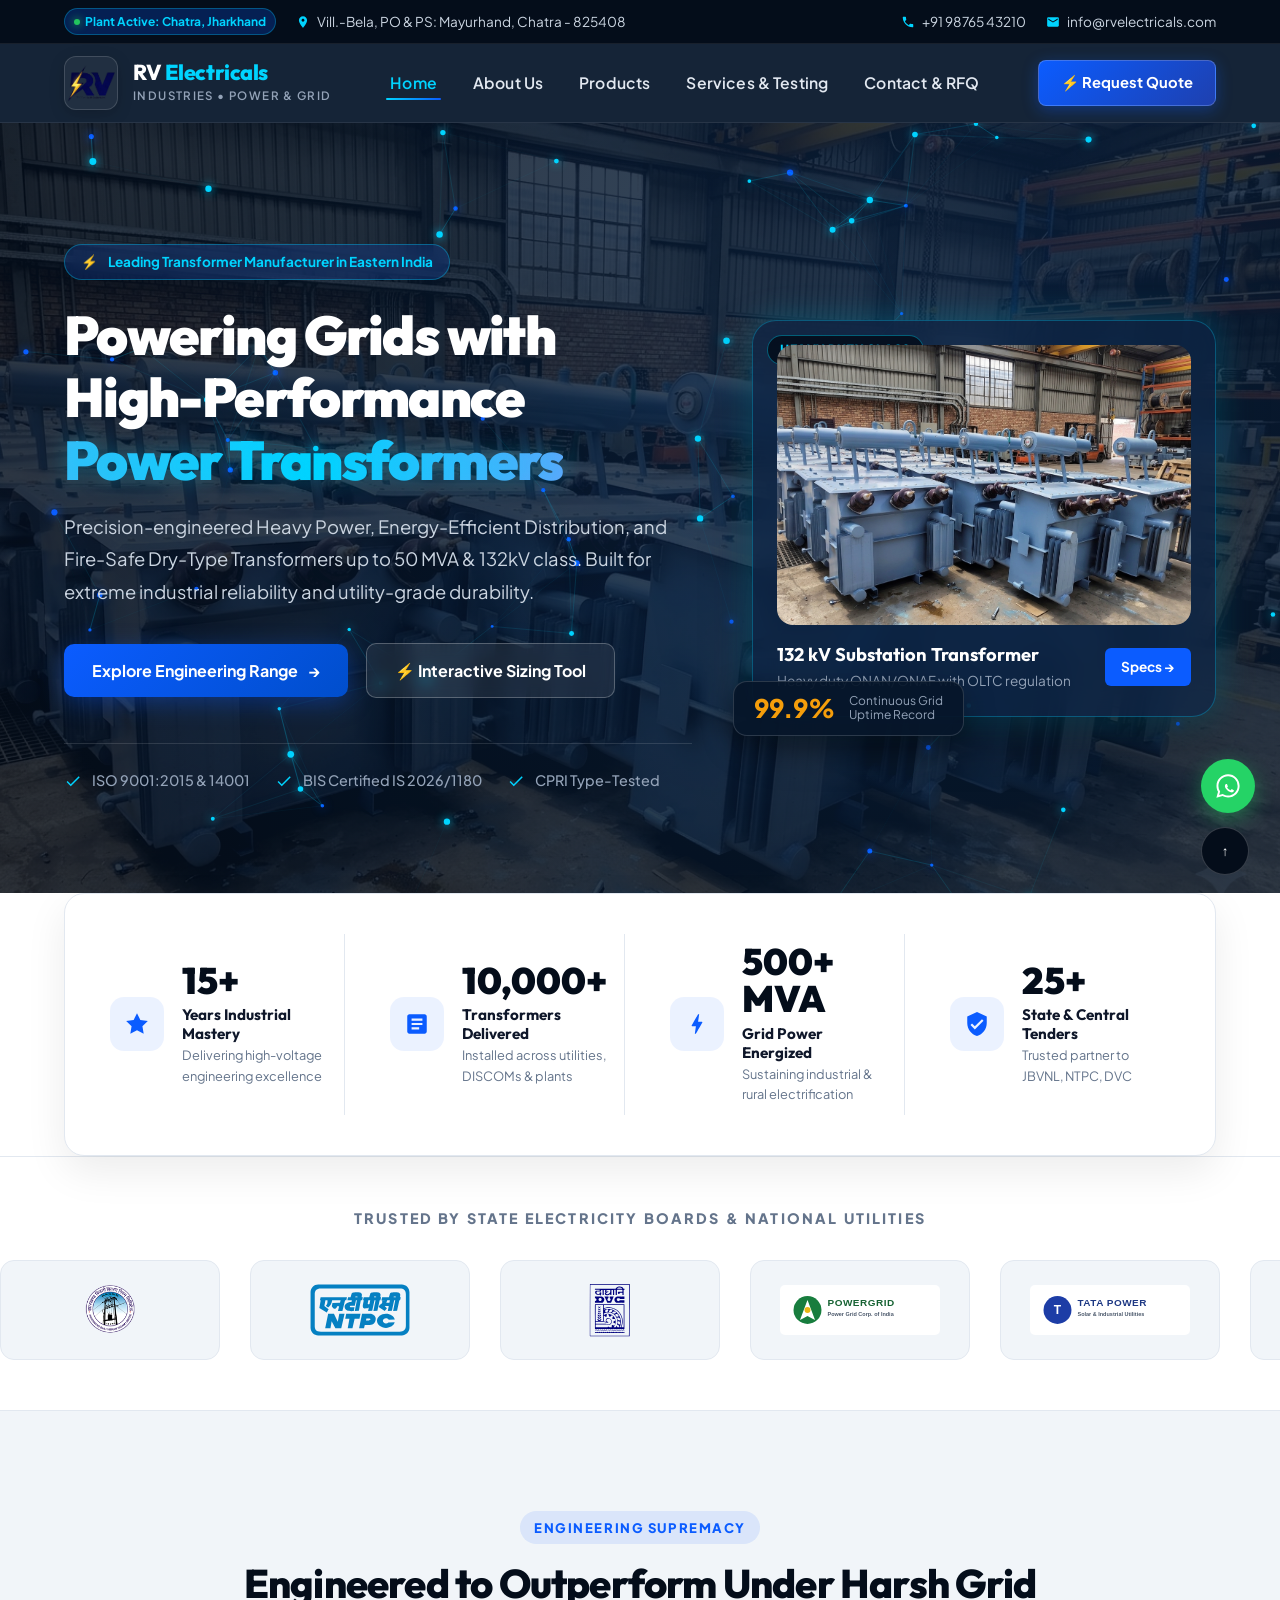
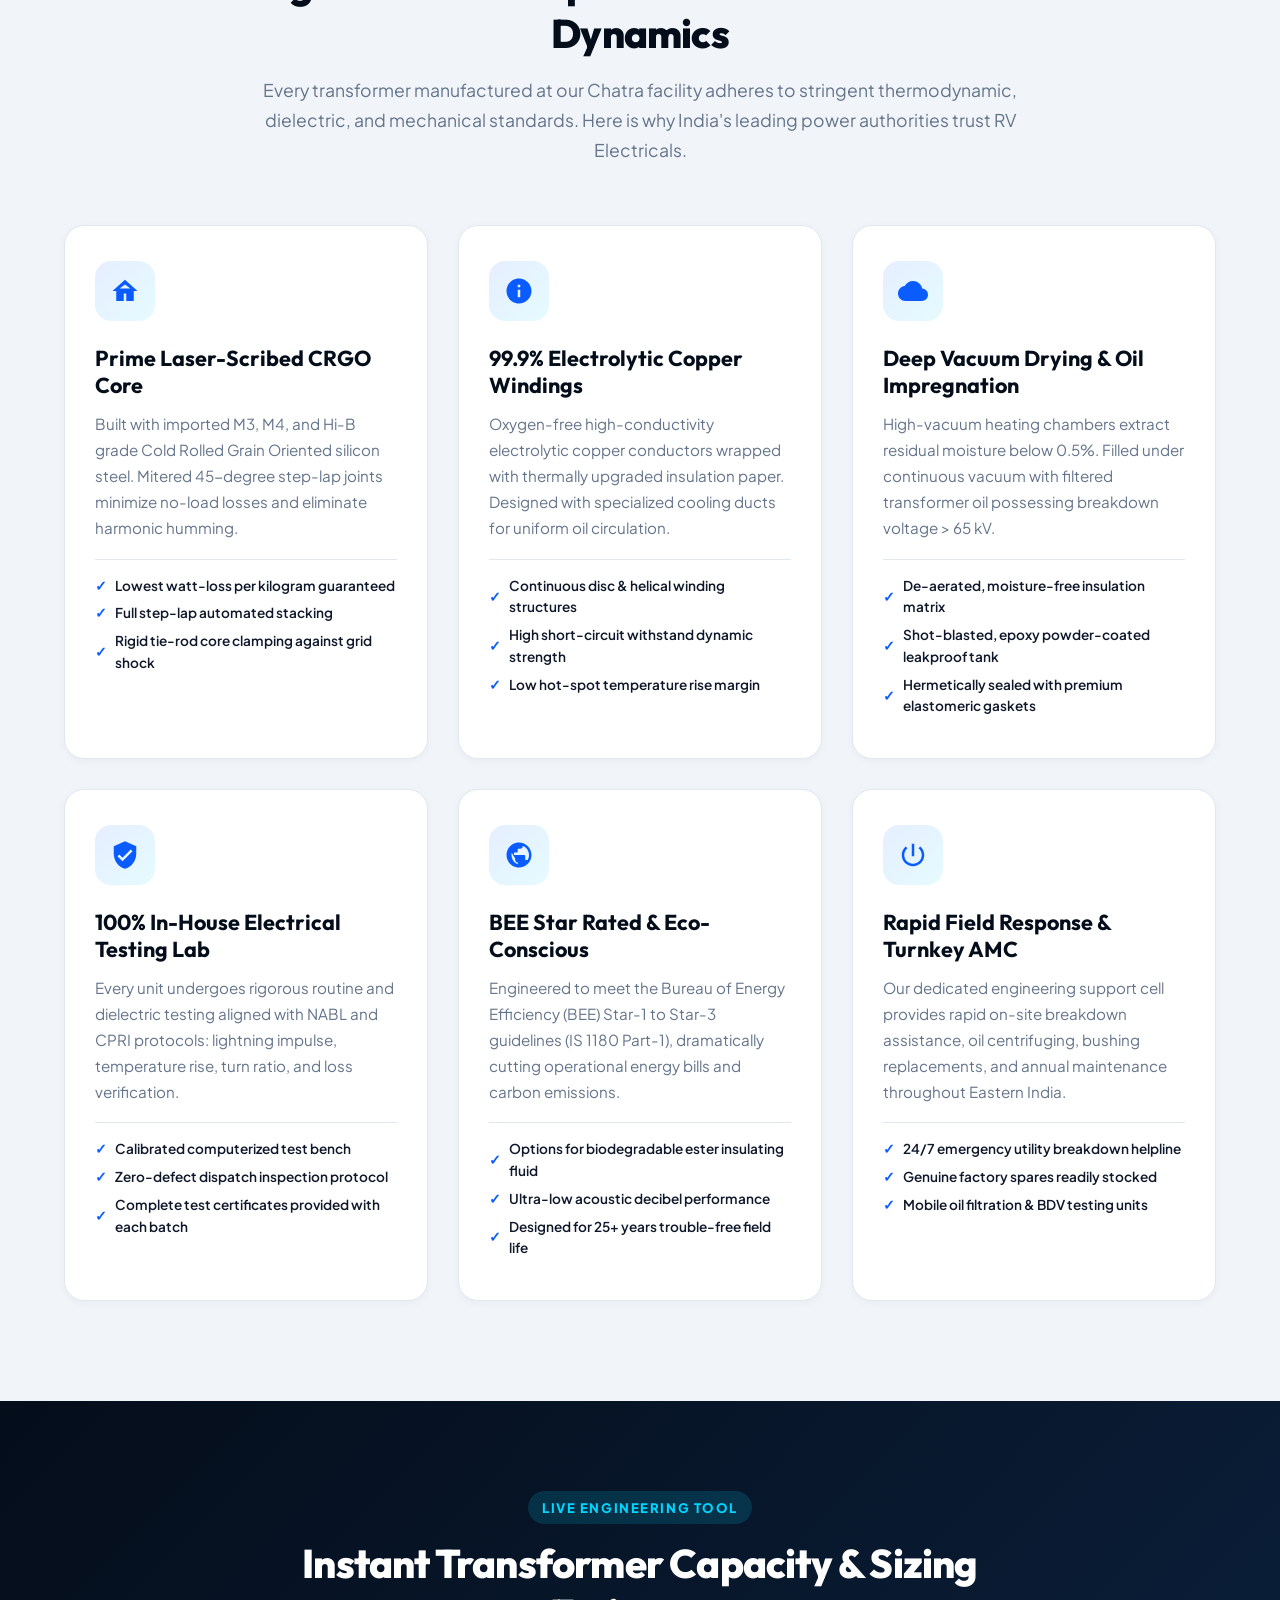
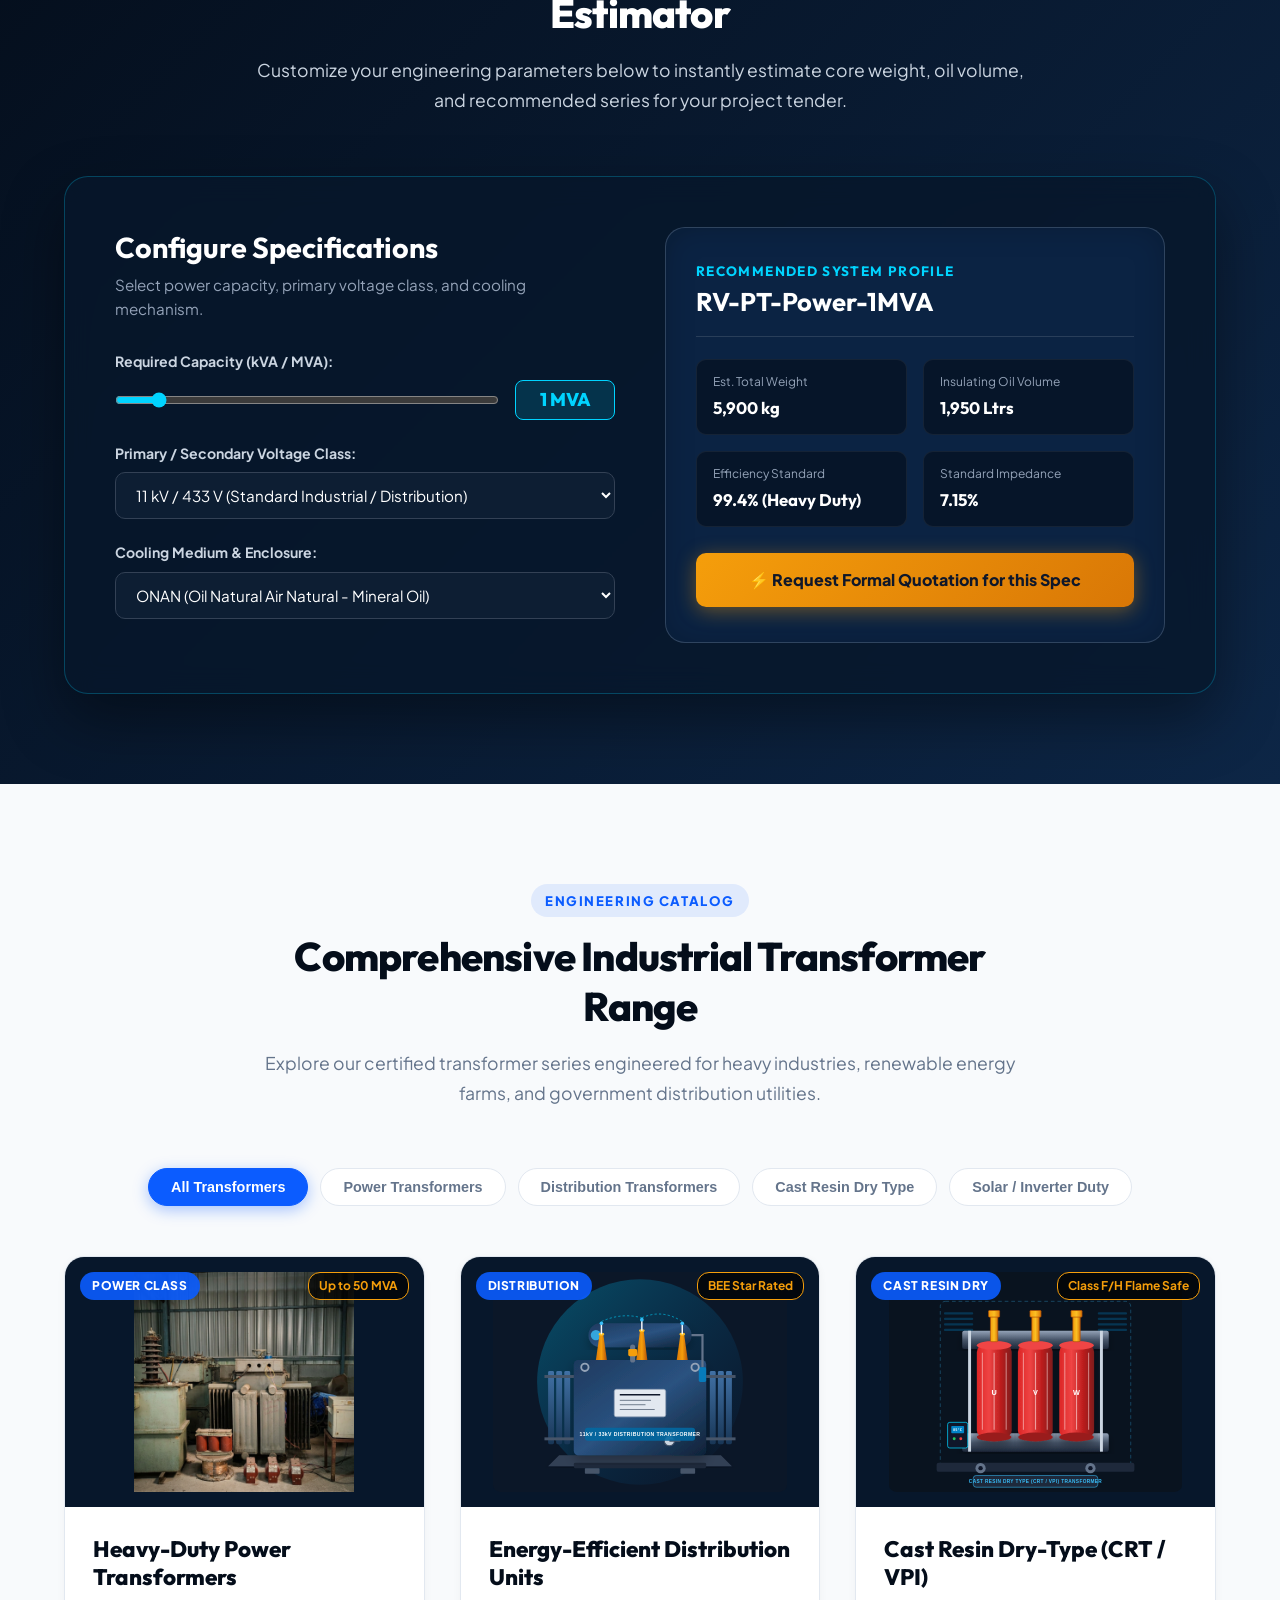
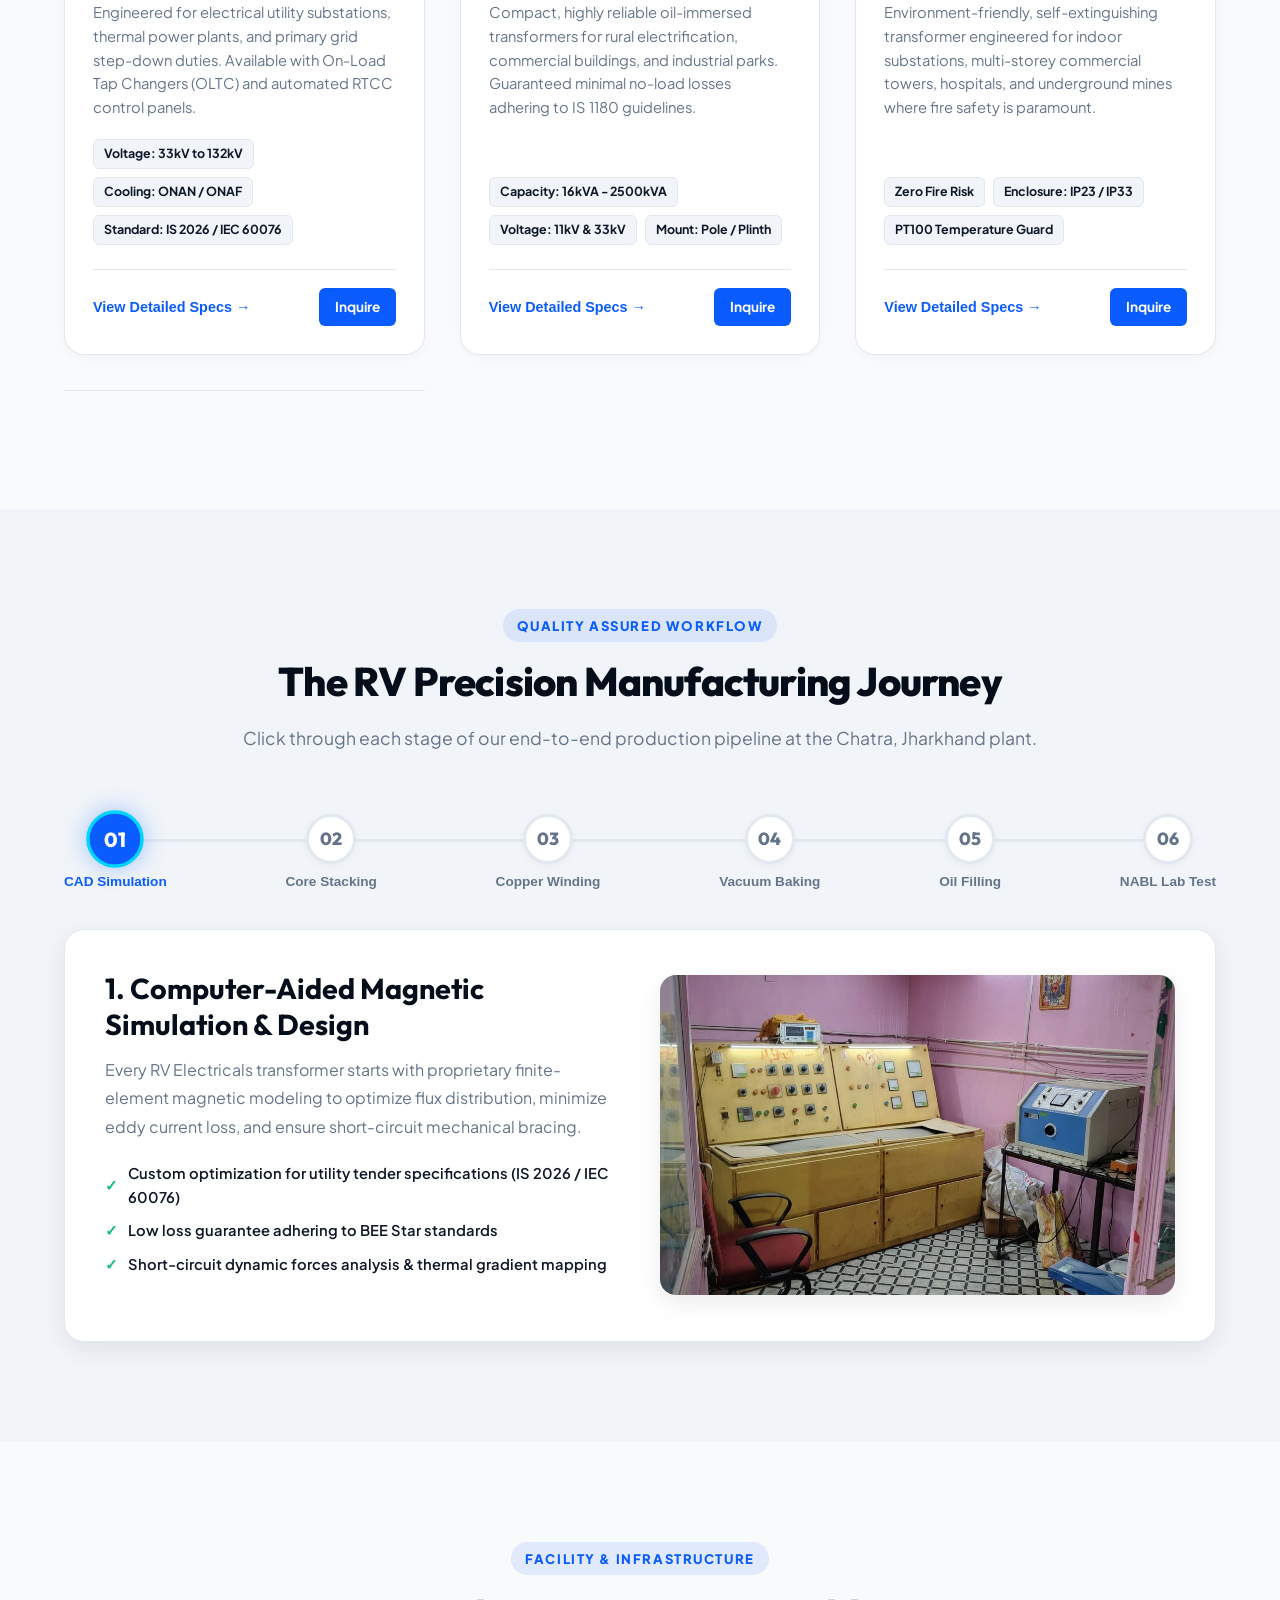
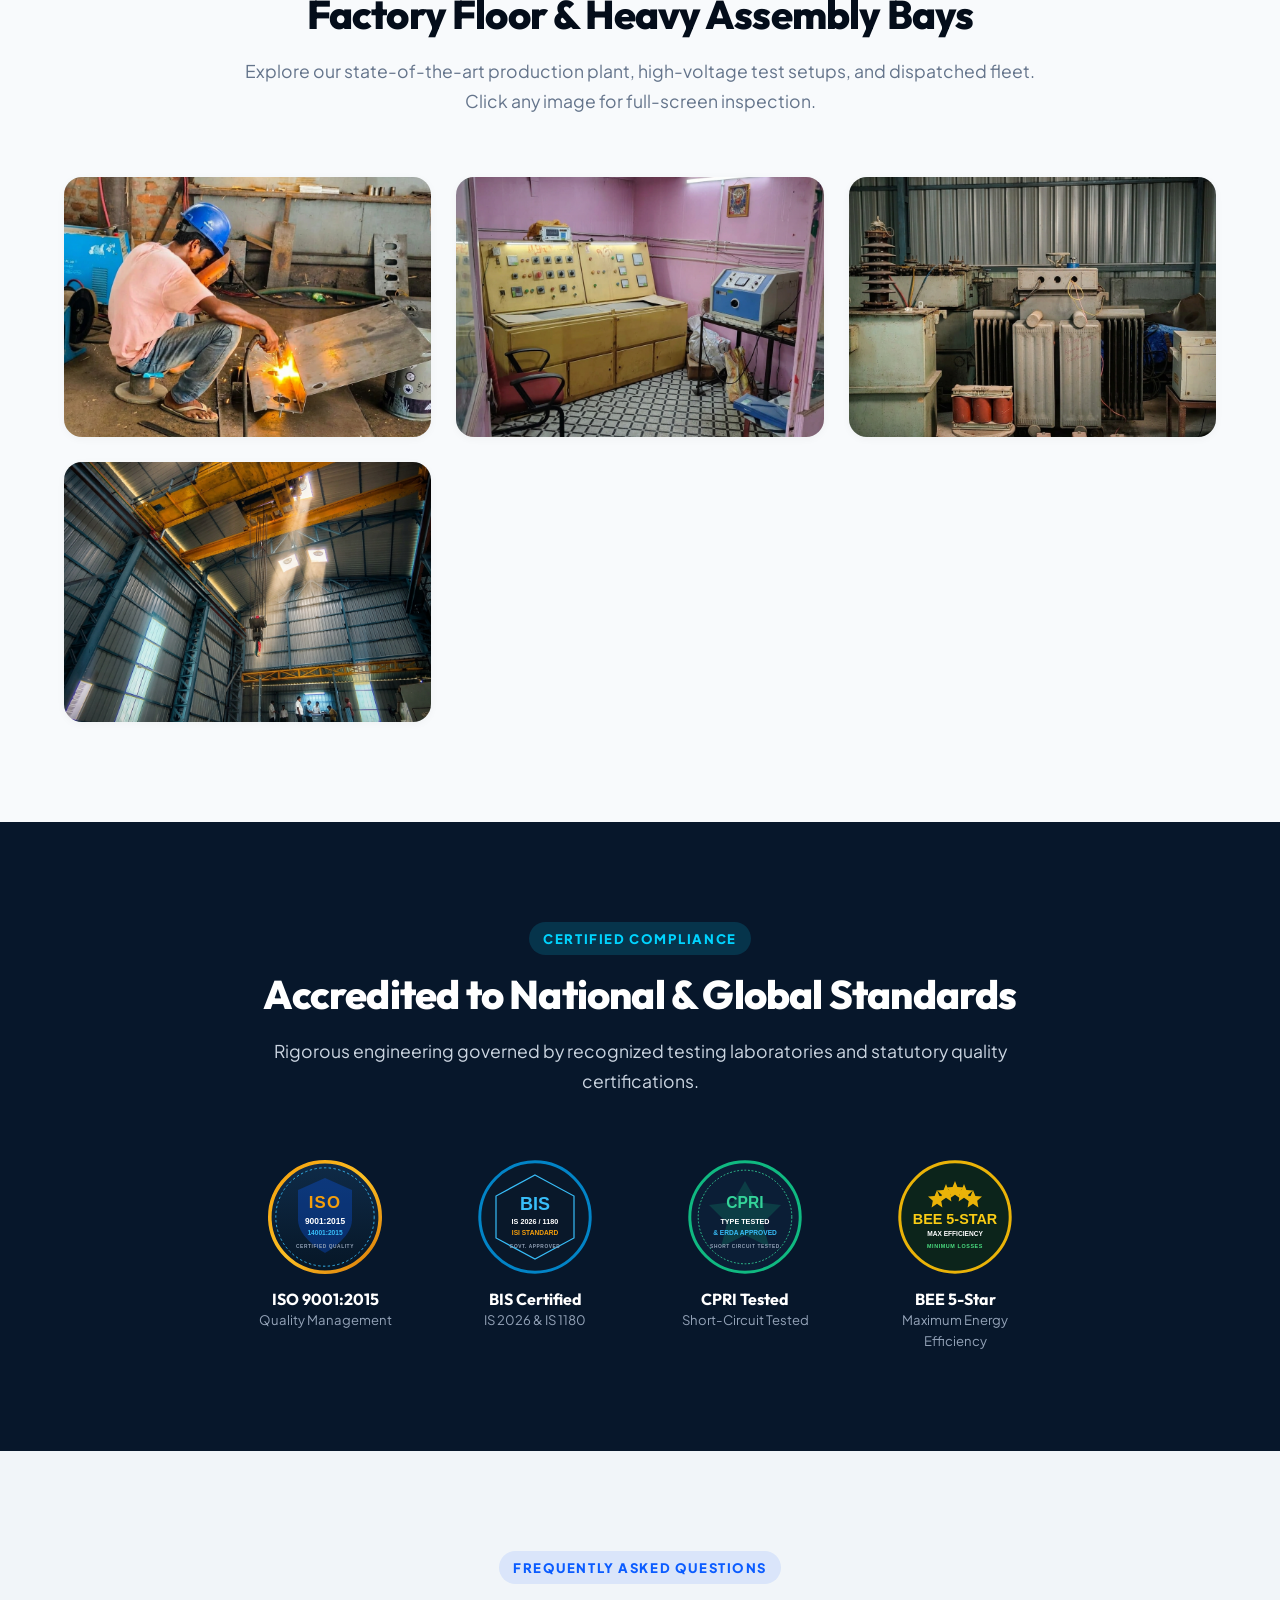
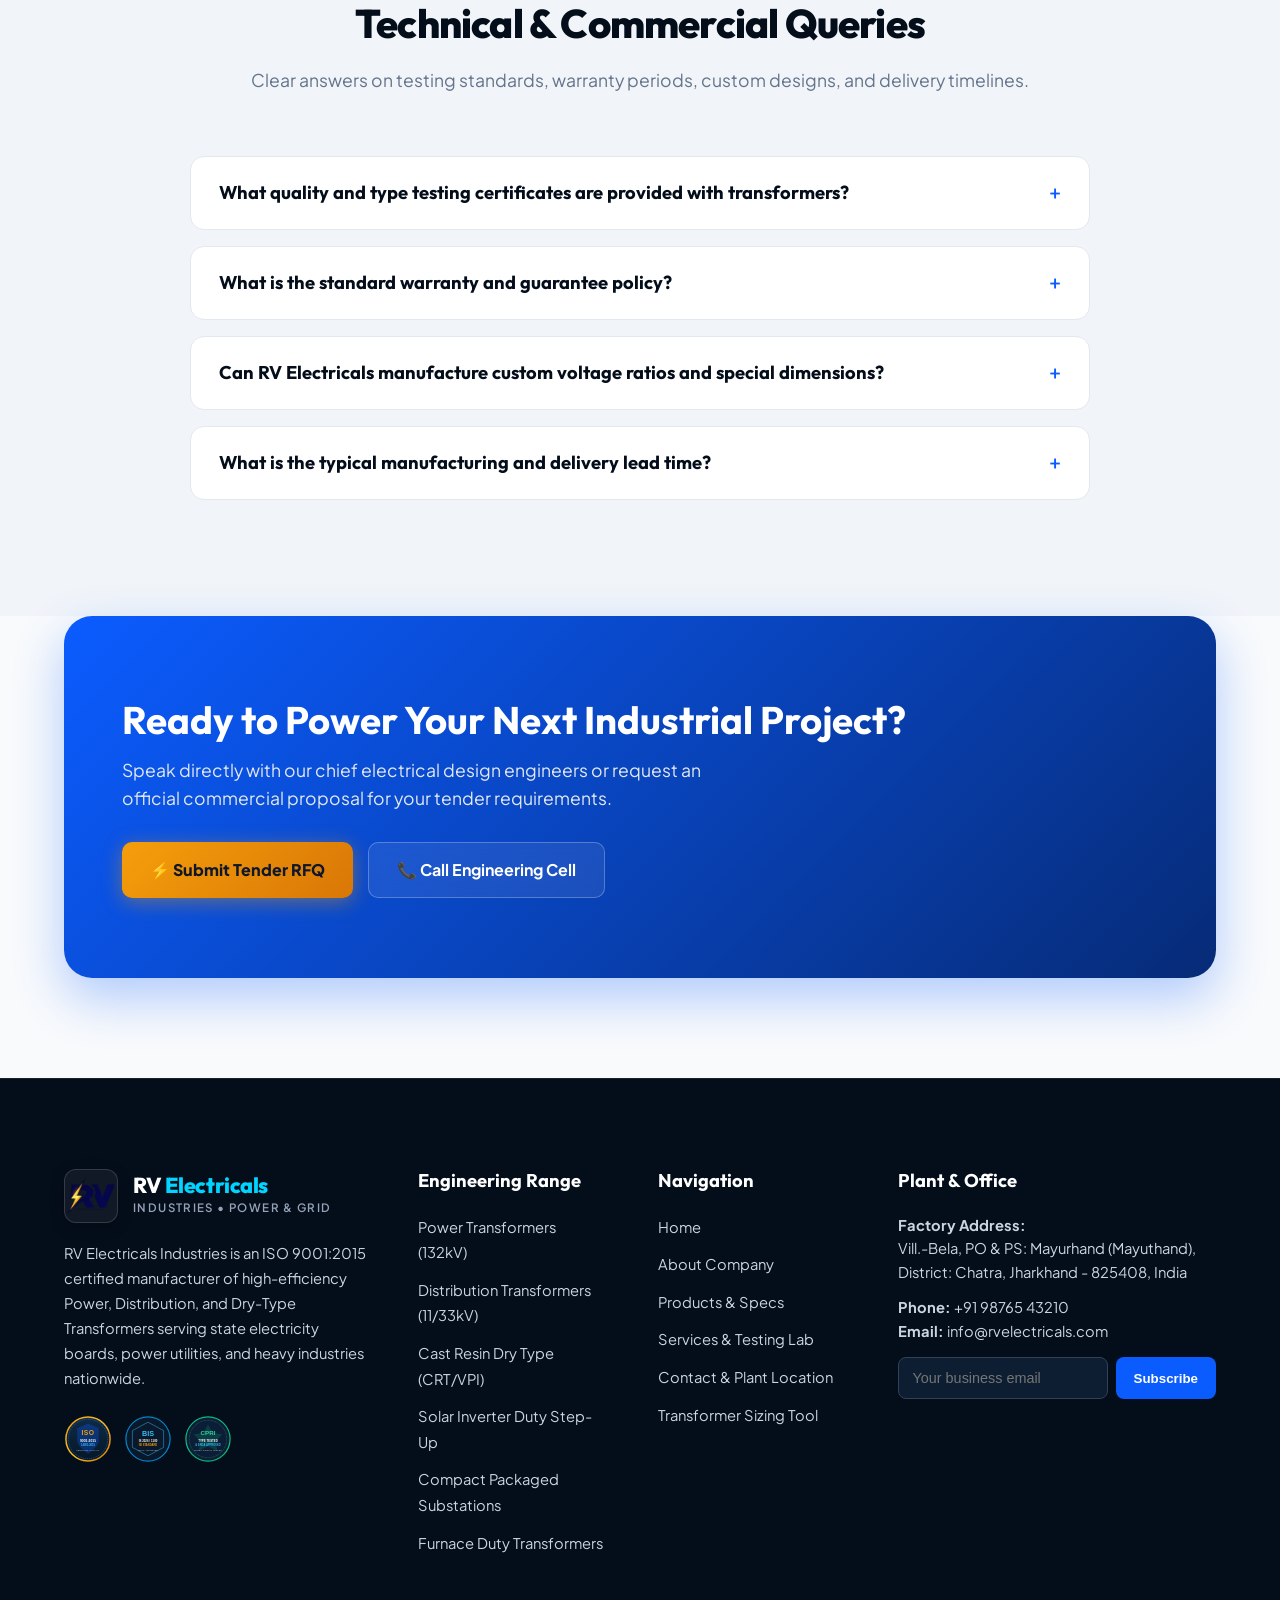
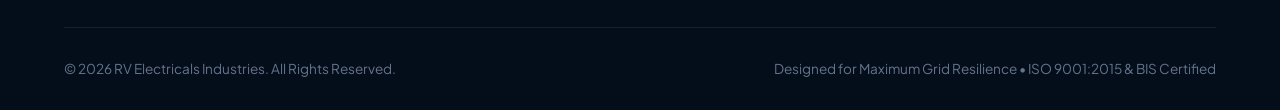
==== commit 9e61bb61: "minor" ====
--- a/index.html
+++ b/index.html
@@ -478,23 +478,10 @@
       </div>
 
       <!-- Product 4: Solar Inverter Step-Up -->
-      <div class="product-card reveal" data-category="solar">
-        <div class="product-thumb">
-          <span class="product-category-badge">Renewable Grid</span>
-          <img src="Images/solar-transformer.svg" alt="RV Solar Inverter Duty Transformer">
-          <span class="product-star-rating">K-Factor Rated</span>
-        </div>
-        <div class="product-body">
-          <h3>Solar &amp; Wind Inverter Step-Up Units</h3>
-          <p>Specifically designed to handle high harmonic distortion, electrostatic surges, and pulsed inverter output. Configured with dual or quadruple low-voltage windings for multi-inverter connections.</p>
-          <div class="product-specs-pills">
-            <span class="spec-pill">Up to 12.5 MVA</span>
-            <span class="spec-pill">Shielded HV/LV Isolation</span>
-            <span class="spec-pill">Harmonic Resilient</span>
-          </div>
+     
           <div class="product-footer">
-            <button class="btn-details" onclick="openSpecsModal('solar')">View Detailed Specs →</button>
-            <a href="contact.html?model=Solar-Transformer#quote-form" class="btn-sm-quote">Inquire</a>
+            
+           
           </div>
         </div>
       </div>
